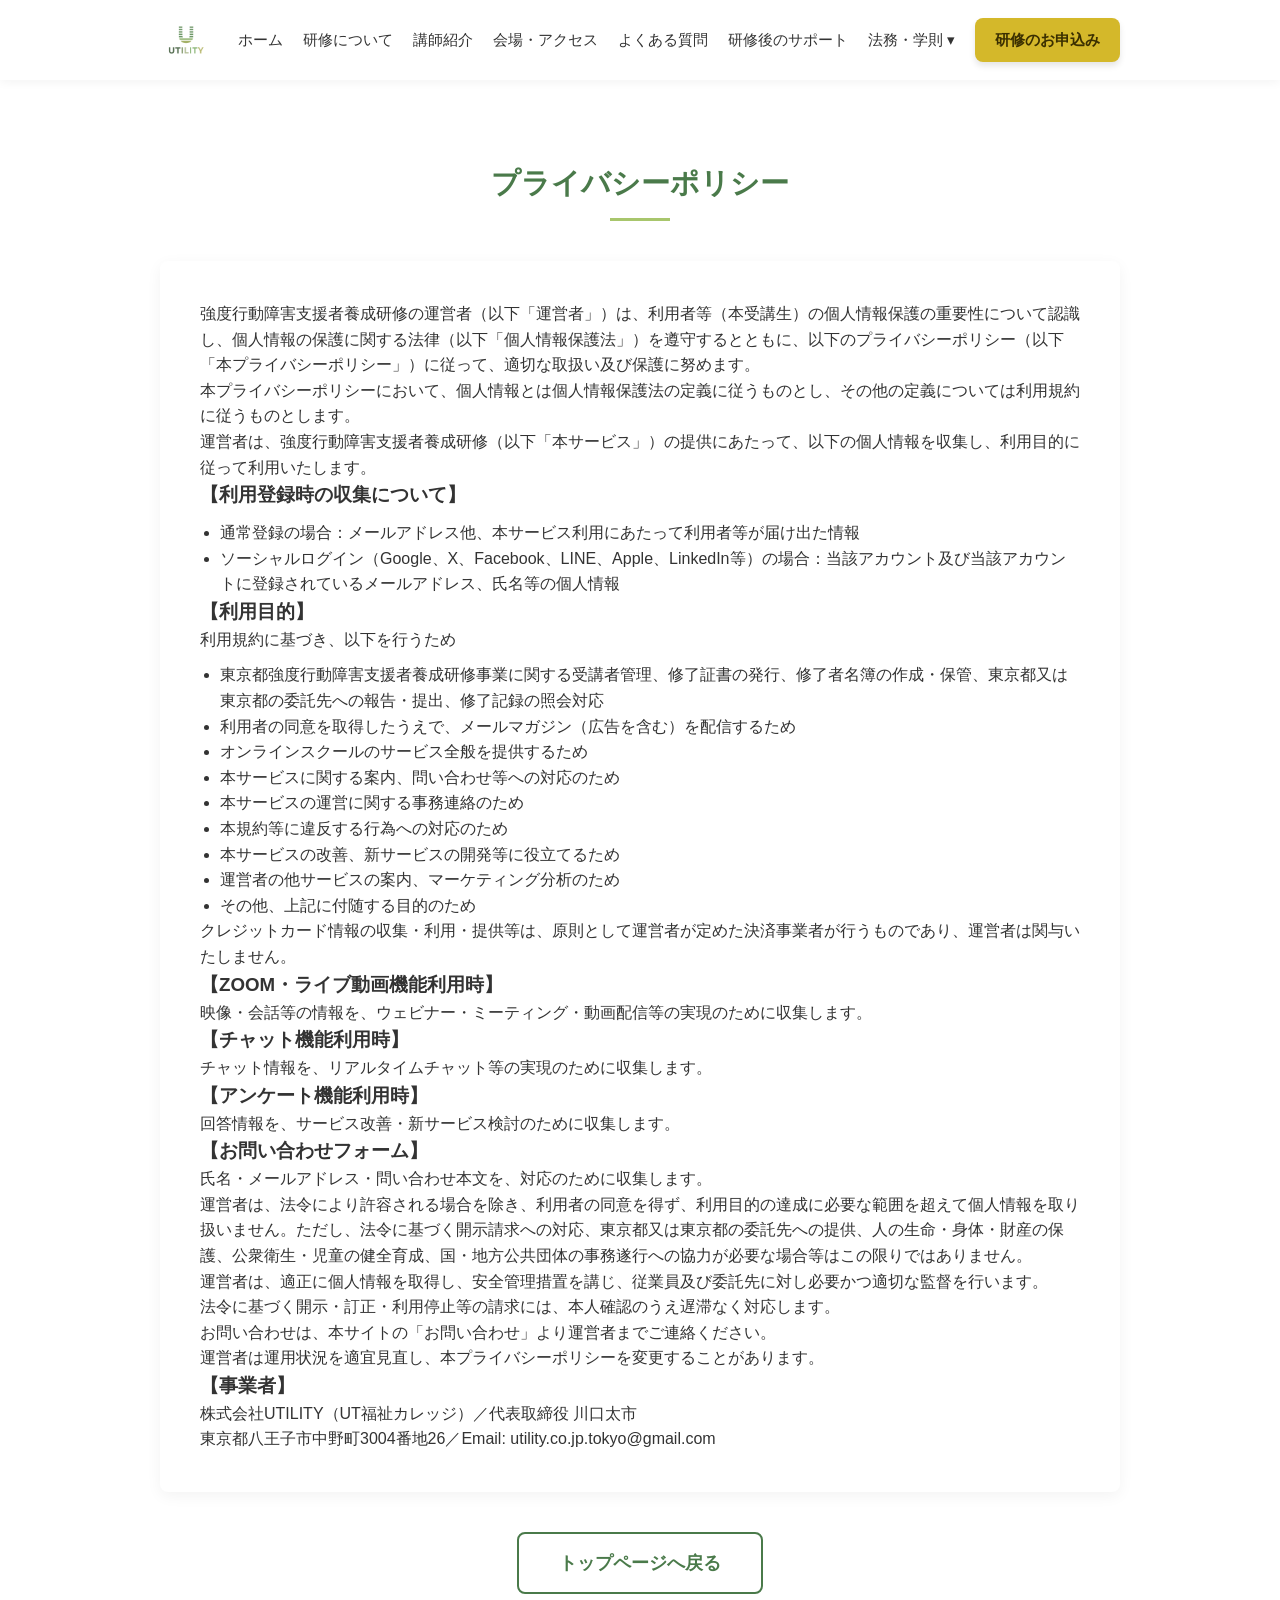
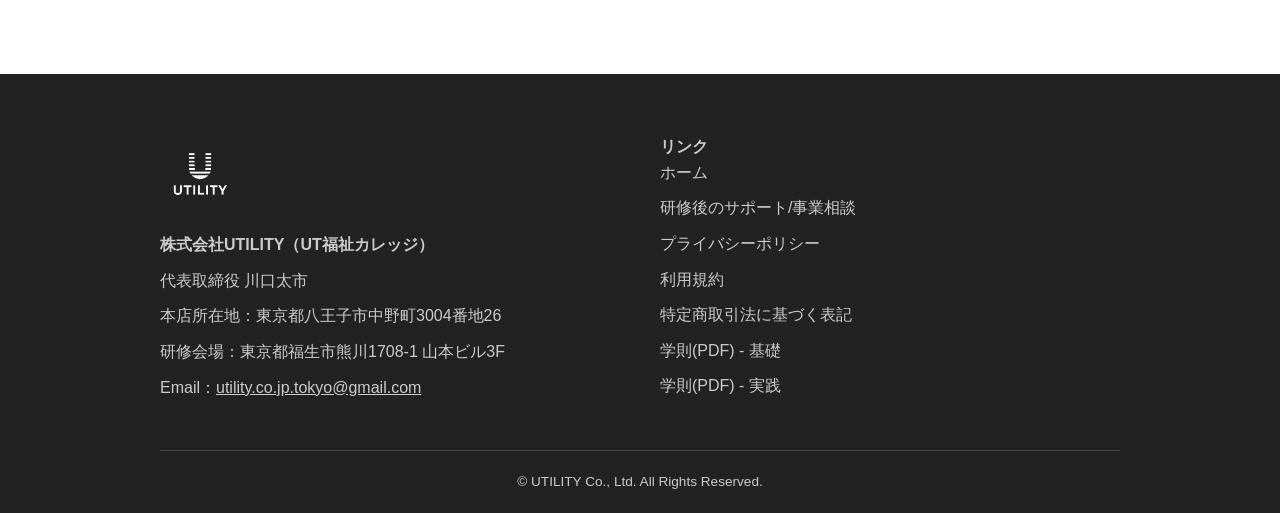
==== privacy.html @ 33d10187 "fix: フッターロゴの白カードを削除しダーク背景に直接配置" ====
<!DOCTYPE html>
<html lang="ja">
<head>
  <meta charset="UTF-8">
  <meta name="viewport" content="width=device-width, initial-scale=1.0">
  <title>プライバシーポリシー｜UT福祉カレッジ</title>
  <link rel="stylesheet" href="css/style.css">
</head>
<body>
  <header class="header">
    <div class="header-inner">
      <a href="index.html" class="logo">
        <img src="images/logo.png" alt="UT福祉カレッジ" width="260" height="52" style="width: auto; height: 52px;">
      </a>
      <button class="hamburger" id="hamburger" aria-label="メニューを開く" aria-expanded="false">
  <span></span><span></span><span></span>
</button>
      <nav class="header-nav">
        <ul class="header-nav-list">
          <li><a href="index.html">ホーム</a></li>
          <li><a href="index.html#about">研修について</a></li>
          <li><a href="index.html#teacher">講師紹介</a></li>
          <li><a href="index.html#access">会場・アクセス</a></li>
          <li><a href="index.html#faq">よくある質問</a></li>
          <li><a href="services.html">研修後のサポート</a></li>
          <li class="has-dropdown">
            <a href="javascript:void(0)" class="dropdown-toggle">法務・学則 ▾</a>
            <ul class="dropdown-menu">
              <li><a href="terms.html">利用規約</a></li>
              <li><a href="privacy.html">個人情報保護方針</a></li>
              <li><a href="docs/gakusoku-kiso.pdf" target="_blank" rel="noopener">基礎研修 学則(PDF)</a></li>
              <li><a href="docs/gakusoku-jissen.pdf" target="_blank" rel="noopener">実践研修 学則(PDF)</a></li>
            </ul>
          </li>
        </ul>
        <a href="https://docs.google.com/forms/d/e/1FAIpQLSePDVOsYhIBRIPuHGyegQP8HumM7EN6QQeE5Xfd3BGoet1c9A/viewform" target="_blank" rel="noopener" class="btn btn-cta header-cta">研修のお申込み</a>
      </nav>
    </div>
  </header>
  <main class="main-content" style="padding-top: var(--header-height);">
    <section class="section">
      <div class="container">
        <h1 class="section-title">プライバシーポリシー</h1>
        <div class="content-box content-policy">
          <p>強度行動障害支援者養成研修の運営者（以下「運営者」）は、利用者等（本受講生）の個人情報保護の重要性について認識し、個人情報の保護に関する法律（以下「個人情報保護法」）を遵守するとともに、以下のプライバシーポリシー（以下「本プライバシーポリシー」）に従って、適切な取扱い及び保護に努めます。</p>

          <p>本プライバシーポリシーにおいて、個人情報とは個人情報保護法の定義に従うものとし、その他の定義については利用規約に従うものとします。</p>

          <p>運営者は、強度行動障害支援者養成研修（以下「本サービス」）の提供にあたって、以下の個人情報を収集し、利用目的に従って利用いたします。</p>

          <h3 class="mt-20">【利用登録時の収集について】</h3>
          <ul style="list-style-type: disc; padding-left: 20px; margin-top: 10px;">
            <li>通常登録の場合：メールアドレス他、本サービス利用にあたって利用者等が届け出た情報</li>
            <li>ソーシャルログイン（Google、X、Facebook、LINE、Apple、LinkedIn等）の場合：当該アカウント及び当該アカウントに登録されているメールアドレス、氏名等の個人情報</li>
          </ul>

          <h3 class="mt-20">【利用目的】</h3>
          <p>利用規約に基づき、以下を行うため</p>
          <ul style="list-style-type: disc; padding-left: 20px; margin-top: 10px;">
            <li>東京都強度行動障害支援者養成研修事業に関する受講者管理、修了証書の発行、修了者名簿の作成・保管、東京都又は東京都の委託先への報告・提出、修了記録の照会対応</li>
            <li>利用者の同意を取得したうえで、メールマガジン（広告を含む）を配信するため</li>
            <li>オンラインスクールのサービス全般を提供するため</li>
            <li>本サービスに関する案内、問い合わせ等への対応のため</li>
            <li>本サービスの運営に関する事務連絡のため</li>
            <li>本規約等に違反する行為への対応のため</li>
            <li>本サービスの改善、新サービスの開発等に役立てるため</li>
            <li>運営者の他サービスの案内、マーケティング分析のため</li>
            <li>その他、上記に付随する目的のため</li>
          </ul>

          <p class="mt-20">クレジットカード情報の収集・利用・提供等は、原則として運営者が定めた決済事業者が行うものであり、運営者は関与いたしません。</p>

          <h3 class="mt-20">【ZOOM・ライブ動画機能利用時】</h3>
          <p>映像・会話等の情報を、ウェビナー・ミーティング・動画配信等の実現のために収集します。</p>
          
          <h3 class="mt-20">【チャット機能利用時】</h3>
          <p>チャット情報を、リアルタイムチャット等の実現のために収集します。</p>
          
          <h3 class="mt-20">【アンケート機能利用時】</h3>
          <p>回答情報を、サービス改善・新サービス検討のために収集します。</p>
          
          <h3 class="mt-20">【お問い合わせフォーム】</h3>
          <p>氏名・メールアドレス・問い合わせ本文を、対応のために収集します。</p>

          <p class="mt-20">運営者は、法令により許容される場合を除き、利用者の同意を得ず、利用目的の達成に必要な範囲を超えて個人情報を取り扱いません。ただし、法令に基づく開示請求への対応、東京都又は東京都の委託先への提供、人の生命・身体・財産の保護、公衆衛生・児童の健全育成、国・地方公共団体の事務遂行への協力が必要な場合等はこの限りではありません。</p>

          <p class="mt-20">運営者は、適正に個人情報を取得し、安全管理措置を講じ、従業員及び委託先に対し必要かつ適切な監督を行います。<br>法令に基づく開示・訂正・利用停止等の請求には、本人確認のうえ遅滞なく対応します。<br>お問い合わせは、本サイトの「お問い合わせ」より運営者までご連絡ください。<br>運営者は運用状況を適宜見直し、本プライバシーポリシーを変更することがあります。</p>

          <h3 class="mt-20">【事業者】</h3>
          <p>株式会社UTILITY（UT福祉カレッジ）／代表取締役 川口太市<br>東京都八王子市中野町3004番地26／Email: utility.co.jp.tokyo@gmail.com</p>
        </div>
        <div class="btn-wrap text-center mt-40">
          <a href="index.html" class="btn btn-outline">トップページへ戻る</a>
        </div>
      </div>
    </section>
  </main>
  <footer class="footer">
    <div class="container">
      <div class="footer-inner">
        <div class="footer-info">
          <div class="footer-logo" style="margin-bottom:18px; line-height:0;">
            <img src="images/logo.png" alt="UT福祉カレッジ" style="height:80px; width:auto; display:block;">
          </div>
          <p><strong>株式会社UTILITY（UT福祉カレッジ）</strong></p>
          <p>代表取締役 川口太市</p>
          <p>本店所在地：東京都八王子市中野町3004番地26</p>
          <p>研修会場：東京都福生市熊川1708-1 山本ビル3F</p>
          <p>Email：<a href="mailto:utility.co.jp.tokyo@gmail.com?subject=お問い合わせ" style="color: inherit; text-decoration: underline;">utility.co.jp.tokyo@gmail.com</a></p>
        </div>
        <div class="footer-links">
          <h4>リンク</h4>
          <ul class="mt-20">
            <li><a href="index.html">ホーム</a></li>
            <li><a href="services.html">研修後のサポート/事業相談</a></li>
            <li><a href="privacy.html">プライバシーポリシー</a></li>
            <li><a href="terms.html">利用規約</a></li>
            <li><a href="tokushoho.html">特定商取引法に基づく表記</a></li>
            <li><a href="docs/gakusoku-kiso.pdf" target="_blank" rel="noopener">学則(PDF) - 基礎</a></li>
            <li><a href="docs/gakusoku-jissen.pdf" target="_blank" rel="noopener">学則(PDF) - 実践</a></li>
          </ul>
        </div>
      </div>
      <p class="copyright">&copy; UTILITY Co., Ltd. All Rights Reserved.</p>
    </div>
  </footer>
<script>
  const ham = document.getElementById('hamburger');
  const nav = document.querySelector('.header-nav');
  if (ham && nav) {
    ham.addEventListener('click', () => {
      const open = nav.classList.toggle('is-open');
      ham.setAttribute('aria-expanded', open);
    });
    nav.querySelectorAll('a').forEach(a =>
      a.addEventListener('click', () => nav.classList.remove('is-open'))
    );
  }
</script>
</body>
</html>
---- css/style.css ----
@charset "UTF-8";

/* ==========================================================================
   CSS Reset & Base
   ========================================================================== */
*, *::before, *::after {
  box-sizing: border-box;
}
html {
  font-size: 100%;
  scroll-behavior: smooth;
}
body {
  margin: 0;
  padding: 0;
  font-family: 'Noto Sans JP', sans-serif;
  color: #333;
  background-color: #fff;
  line-height: 1.6;
  -webkit-font-smoothing: antialiased;
}
img {
  max-width: 100%;
  height: auto;
  vertical-align: bottom;
}
a {
  color: #4A7A4A;
  text-decoration: none;
  transition: opacity 0.3s;
}
a:hover {
  opacity: 0.8;
}
ul, ol {
  margin: 0;
  padding: 0;
  list-style: none;
}
h1, h2, h3, h4, h5, h6, p {
  margin: 0;
}

/* ==========================================================================
   Variables
   ========================================================================== */
:root {
  --color-main: #4A7A4A;
  --color-main-dark: #3a613a;
  --color-sub: #A8C66C;
  --color-cta: #D4B82A;
  --color-cta-hover: #bda223;
  --color-bg-light: #F7F9F5;
  --color-border: #E0E0E0;
  --header-height: 80px;
  --container-width: 1000px;
}

/* ==========================================================================
   Utility Classes
   ========================================================================== */
.container {
  max-width: var(--container-width);
  margin: 0 auto;
  padding: 0 20px;
}
.section {
  padding: 80px 0;
}
.section-light {
  background-color: var(--color-bg-light);
}
.section-title {
  text-align: center;
  font-size: 1.8rem;
  font-weight: 700;
  color: var(--color-main);
  margin-bottom: 40px;
  position: relative;
  padding-bottom: 15px;
}
.section-title::after {
  content: '';
  position: absolute;
  bottom: 0;
  left: 50%;
  transform: translateX(-50%);
  width: 60px;
  height: 3px;
  background-color: var(--color-sub);
}
.text-center { text-align: center; }
.mt-40 { margin-top: 40px; }
.mb-20 { margin-bottom: 20px; }

/* Buttons */
.btn {
  display: inline-block;
  padding: 15px 40px;
  border-radius: 8px;
  font-size: 1.1rem;
  font-weight: 700;
  text-align: center;
  cursor: pointer;
  transition: all 0.3s ease;
  border: none;
}
.btn-cta {
  background-color: var(--color-cta);
  color: #fff !important;
  box-shadow: 0 4px 6px rgba(0,0,0,0.1);
}
.btn-cta:hover {
  background-color: var(--color-cta-hover);
  transform: translateY(-2px);
  box-shadow: 0 6px 12px rgba(0,0,0,0.15);
}
.btn-outline {
  border: 2px solid var(--color-main);
  color: var(--color-main);
  background-color: transparent;
}
.btn-outline:hover {
  background-color: var(--color-main);
  color: #fff !important;
}

/* ==========================================================================
   Header
   ========================================================================== */
.header {
  position: fixed;
  top: 0;
  left: 0;
  width: 100%;
  height: var(--header-height);
  background-color: rgba(255, 255, 255, 0.95);
  box-shadow: 0 2px 10px rgba(0,0,0,0.05);
  z-index: 100;
  backdrop-filter: blur(5px);
}
.header-inner {
  display: flex;
  justify-content: space-between;
  align-items: center;
  height: 100%;
  max-width: var(--container-width);
  margin: 0 auto;
  padding: 0 20px;
}
.header .logo img {
  height: 52px;
  width: auto;
}
.header-nav {
  display: flex;
  align-items: center;
  gap: 20px;
}
.header-nav-list {
  display: flex;
  gap: 20px;
}
.header-nav-list a {
  color: #333;
  font-weight: 500;
  font-size: 0.95rem;
}
.header-nav-list a:hover {
  color: var(--color-main);
}
.header-cta {
  padding: 10px 20px;
  font-size: 0.95rem;
}

/* ==========================================================================
   Hero Section
   ========================================================================== */
.hero {
  padding: calc(var(--header-height) + 60px) 0 80px;
  background: linear-gradient(rgba(30, 60, 30, 0.75), rgba(30, 60, 30, 0.85)), url('../images/venue-room.jpg') center/cover no-repeat;
  text-align: center;
  color: #fff;
}
.hero-badge {
  display: inline-block;
  background-color: var(--color-main);
  color: #fff;
  padding: 6px 16px;
  border-radius: 20px;
  font-size: 0.9rem;
  font-weight: 700;
  margin-bottom: 20px;
}
.hero-title {
  font-size: 2.5rem;
  font-weight: 700;
  line-height: 1.4;
  color: #fff;
  margin-bottom: 15px;
  text-shadow: 0 2px 8px rgba(0,0,0,0.6);
}
.hero-subtitle {
  font-size: 1.2rem;
  font-weight: 500;
  color: #f7f9f5;
  margin-bottom: 30px;
  text-shadow: 0 2px 8px rgba(0,0,0,0.6);
}
.hero-schedule {
  background-color: #fff;
  color: #333;
  border: 2px solid var(--color-sub);
  border-radius: 8px;
  padding: 20px;
  display: inline-block;
  margin-bottom: 40px;
  text-align: left;
}
.hero-schedule p {
  margin-bottom: 5px;
  font-weight: 500;
}
.hero-schedule p:last-child {
  margin-bottom: 0;
}
.hero-schedule .date {
  font-weight: 700;
  font-size: 1.1rem;
  color: var(--color-main);
}
.hero-image {
  margin-top: 40px;
  max-width: 800px;
  margin-left: auto;
  margin-right: auto;
  border-radius: 12px;
  overflow: hidden;
  box-shadow: 0 10px 30px rgba(0,0,0,0.1);
}

/* ==========================================================================
   Trust Section
   ========================================================================== */
.trust-box {
  background-color: #fff;
  border-radius: 8px;
  padding: 40px;
  text-align: center;
  border-top: 4px solid var(--color-main);
  box-shadow: 0 4px 15px rgba(0,0,0,0.05);
}
.trust-box h3 {
  font-size: 1.4rem;
  color: var(--color-main);
  margin-bottom: 20px;
}
.note {
  font-size: 0.85rem;
  color: #666;
  margin-top: 15px;
}

/* ==========================================================================
   Empathy Section
   ========================================================================== */
.empathy-list {
  display: grid;
  grid-template-columns: repeat(2, 1fr);
  gap: 20px;
  max-width: 800px;
  margin: 0 auto;
}
.empathy-list li {
  background-color: #fff;
  padding: 20px;
  border-radius: 8px;
  position: relative;
  padding-left: 50px;
  font-weight: 500;
  box-shadow: 0 2px 8px rgba(0,0,0,0.05);
}
.empathy-list li::before {
  content: '✓';
  position: absolute;
  left: 15px;
  top: 50%;
  transform: translateY(-50%);
  width: 24px;
  height: 24px;
  background-color: var(--color-sub);
  color: #fff;
  border-radius: 50%;
  display: flex;
  align-items: center;
  justify-content: center;
  font-weight: bold;
}

/* ==========================================================================
   Benefits Section
   ========================================================================== */
.benefit-cols {
  display: grid;
  grid-template-columns: repeat(2, 1fr);
  gap: 30px;
}
.benefit-card {
  background-color: #fff;
  border-radius: 8px;
  padding: 30px;
  box-shadow: 0 4px 15px rgba(0,0,0,0.05);
}
.benefit-card h3 {
  font-size: 1.3rem;
  color: var(--color-main);
  margin-bottom: 20px;
  display: flex;
  align-items: center;
  gap: 10px;
}
.benefit-card h3::before {
  content: '';
  display: block;
  width: 4px;
  height: 20px;
  background-color: var(--color-sub);
}
.benefit-card ul li {
  margin-bottom: 10px;
  position: relative;
  padding-left: 20px;
}
.benefit-card ul li::before {
  content: '・';
  position: absolute;
  left: 0;
  color: var(--color-main);
}

/* ==========================================================================
   Reasons Section
   ========================================================================== */
.reason-grid {
  display: grid;
  grid-template-columns: repeat(2, 1fr);
  gap: 30px;
}
.reason-card {
  background-color: #fff;
  border-radius: 8px;
  padding: 30px;
  box-shadow: 0 4px 15px rgba(0,0,0,0.05);
  display: flex;
  flex-direction: column;
}
.reason-num {
  font-size: 3rem;
  font-weight: 900;
  color: var(--color-bg-light);
  line-height: 1;
  margin-bottom: 10px;
  text-shadow: 1px 1px 0 var(--color-sub);
}
.reason-card h3 {
  font-size: 1.2rem;
  color: var(--color-main);
  margin-bottom: 15px;
}

/* ==========================================================================
   Course Comparison Section
   ========================================================================== */
.course-compare {
  display: grid;
  grid-template-columns: repeat(2, 1fr);
  gap: 30px;
}
.course-card {
  background-color: #fff;
  border: 2px solid var(--color-border);
  border-radius: 8px;
  overflow: hidden;
}
.course-card-header {
  background-color: var(--color-main);
  color: #fff;
  padding: 15px;
  text-align: center;
  font-size: 1.3rem;
  font-weight: 700;
}
.course-card-body {
  padding: 25px;
}
.course-card-body p {
  margin-bottom: 15px;
}
.course-card-body span {
  display: inline-block;
  background-color: var(--color-bg-light);
  padding: 5px 10px;
  border-radius: 4px;
  font-weight: 700;
  margin-bottom: 10px;
}

/* ==========================================================================
   Curriculum Section
   ========================================================================== */
.table-responsive {
  overflow-x: auto;
  -webkit-overflow-scrolling: touch;
  margin-bottom: 30px;
}
.curriculum-table {
  width: 100%;
  border-collapse: collapse;
  min-width: 600px;
}
.curriculum-table th,
.curriculum-table td {
  border: 1px solid var(--color-border);
  padding: 15px;
  text-align: left;
}
.curriculum-table th {
  background-color: var(--color-bg-light);
  font-weight: 700;
  width: 20%;
}
.curriculum-table h4 {
  margin-top: 0;
  margin-bottom: 10px;
  color: var(--color-main);
}

/* ==========================================================================
   Teacher Section
   ========================================================================== */
.teacher-profile {
  display: flex;
  gap: 40px;
  background-color: #fff;
  border-radius: 8px;
  padding: 40px;
  box-shadow: 0 4px 15px rgba(0,0,0,0.05);
}
.teacher-img {
  flex: 0 0 250px;
}
.teacher-img img {
  border-radius: 8px;
  width: 100%;
}
.teacher-info h3 {
  font-size: 1.5rem;
  color: var(--color-main);
  margin-bottom: 10px;
}
.teacher-info .title {
  font-weight: 700;
  margin-bottom: 15px;
}
.teacher-info .tags {
  display: flex;
  flex-wrap: wrap;
  gap: 10px;
  margin-bottom: 20px;
}
.teacher-info .tags span {
  background-color: var(--color-bg-light);
  color: var(--color-main-dark);
  padding: 4px 12px;
  border-radius: 20px;
  font-size: 0.85rem;
  border: 1px solid var(--color-border);
}

/* ==========================================================================
   Access & Venue
   ========================================================================== */
.access-box {
  background-color: #fff;
  border-radius: 8px;
  padding: 40px;
  box-shadow: 0 4px 15px rgba(0,0,0,0.05);
}
.access-info {
  margin-bottom: 30px;
}
.access-info h3 {
  font-size: 1.3rem;
  margin-bottom: 15px;
}
.map-wrap {
  position: relative;
  padding-bottom: 56.25%; /* 16:9 */
  height: 0;
  overflow: hidden;
  border-radius: 8px;
}
.map-wrap iframe {
  position: absolute;
  top: 0;
  left: 0;
  width: 100%;
  height: 100%;
}

/* ==========================================================================
   Price Section
   ========================================================================== */
.price-card {
  max-width: 600px;
  margin: 0 auto;
  background-color: #fff;
  border: 3px solid var(--color-main);
  border-radius: 12px;
  padding: 40px;
  text-align: center;
}
.price-title {
  font-size: 1.2rem;
  font-weight: 700;
  margin-bottom: 10px;
}
.price-amount {
  font-size: 3rem;
  font-weight: 900;
  color: var(--color-main-dark);
  margin-bottom: 10px;
}
.price-amount span {
  font-size: 1.2rem;
  font-weight: 500;
}

/* ==========================================================================
   Flow Section
   ========================================================================== */
.flow-list {
  max-width: 800px;
  margin: 0 auto;
}
.flow-item {
  display: flex;
  background-color: #fff;
  border-radius: 8px;
  margin-bottom: 20px;
  box-shadow: 0 2px 8px rgba(0,0,0,0.05);
  overflow: hidden;
}
.flow-step {
  background-color: var(--color-main);
  color: #fff;
  width: 100px;
  display: flex;
  align-items: center;
  justify-content: center;
  font-weight: 700;
  font-size: 1.1rem;
}
.flow-content {
  padding: 20px;
  flex: 1;
}
.flow-content h3 {
  margin-bottom: 5px;
  color: var(--color-main-dark);
}

/* ==========================================================================
   FAQ Section
   ========================================================================== */
.faq-list {
  max-width: 800px;
  margin: 0 auto;
}
.faq-item {
  background-color: #fff;
  border-radius: 8px;
  margin-bottom: 15px;
  box-shadow: 0 2px 8px rgba(0,0,0,0.05);
  overflow: hidden;
}
.faq-question {
  padding: 20px 40px 20px 20px;
  font-weight: 700;
  cursor: pointer;
  position: relative;
  color: var(--color-main-dark);
}
.faq-question::before {
  content: 'Q.';
  color: var(--color-sub);
  font-size: 1.2rem;
  margin-right: 10px;
}
.faq-question::after {
  content: '+';
  position: absolute;
  right: 20px;
  top: 50%;
  transform: translateY(-50%);
  font-size: 1.5rem;
  font-weight: 300;
  transition: transform 0.3s;
}
.faq-item.active .faq-question::after {
  content: '-';
  transform: translateY(-50%) rotate(180deg);
}
.faq-answer {
  padding: 0 20px;
  max-height: 0;
  overflow: hidden;
  transition: max-height 0.3s ease-out, padding 0.3s ease;
  background-color: var(--color-bg-light);
}
.faq-item.active .faq-answer {
  padding: 20px;
  max-height: 500px; /* arbitrary max-height for animation */
}
.faq-answer::before {
  content: 'A.';
  color: var(--color-main);
  font-weight: 700;
  font-size: 1.2rem;
  margin-right: 10px;
  float: left;
}

/* ==========================================================================
   CTA Section
   ========================================================================== */
.cta-section {
  background-color: var(--color-main-dark);
  color: #fff;
  text-align: center;
  padding: 80px 20px;
}
.cta-section h2 {
  color: #fff;
  margin-bottom: 20px;
}
.cta-section p {
  margin-bottom: 40px;
}
.cta-buttons {
  display: flex;
  justify-content: center;
  gap: 20px;
}
.btn-mail {
  background-color: #fff;
  color: var(--color-main-dark) !important;
  display: inline-flex;
  align-items: center;
  justify-content: center;
}

/* ==========================================================================
   Footer
   ========================================================================== */
.footer {
  background-color: #222;
  color: #ccc;
  padding: 60px 0 20px;
}
.footer-inner {
  display: grid;
  grid-template-columns: repeat(2, 1fr);
  gap: 40px;
  margin-bottom: 40px;
}
.footer-logo {
  margin-bottom: 20px;
}
.footer-logo img {
  height: 40px;
  filter: brightness(0) invert(1);
}
.footer-info p {
  margin-bottom: 10px;
}
.footer-links ul li {
  margin-bottom: 10px;
}
.footer-links a {
  color: #ccc;
}
.footer-links a:hover {
  color: #fff;
}
.copyright {
  text-align: center;
  font-size: 0.85rem;
  border-top: 1px solid #444;
  padding-top: 20px;
}

/* Content Box (Privacy, etc) */
.content-box {
  background-color: #fff;
  border-radius: 8px;
  padding: 40px;
  box-shadow: 0 4px 15px rgba(0,0,0,0.05);
}
.table {
  width: 100%;
  border-collapse: collapse;
}
.table th, .table td {
  border: 1px solid var(--color-border);
  padding: 15px;
}
.table th {
  background-color: var(--color-bg-light);
  width: 30%;
  text-align: left;
}
.content-policy h2 {
  font-size: 1.2rem;
  color: var(--color-main);
  margin-top: 30px;
  margin-bottom: 15px;
  border-bottom: 1px solid var(--color-border);
  padding-bottom: 10px;
}

/* ==========================================================================
   Services Page & Mini Banner
   ========================================================================== */
.service-message {
  max-width: 800px;
  margin: 0 auto 60px;
  background-color: var(--color-bg-light);
  padding: 40px;
  border-radius: 8px;
  border-left: 4px solid var(--color-main);
}
.service-message p {
  font-size: 1.1rem;
  line-height: 1.8;
  margin-bottom: 15px;
}
.service-message p:last-child {
  margin-bottom: 0;
}
.service-cards {
  display: flex;
  flex-direction: column;
  gap: 40px;
}
.service-card {
  background-color: #fff;
  border-radius: 12px;
  box-shadow: 0 4px 20px rgba(0,0,0,0.08);
  overflow: hidden;
  border: 1px solid var(--color-border);
}
.service-card-header {
  background-color: var(--color-main);
  color: #fff;
  padding: 20px 30px;
}
.service-card-header h3 {
  font-size: 1.4rem;
  margin: 0;
}
.service-card-body {
  padding: 30px;
}
.service-card-section {
  margin-bottom: 25px;
}
.service-card-section:last-child {
  margin-bottom: 0;
}
.service-card-section h4 {
  color: var(--color-main-dark);
  font-size: 1.1rem;
  margin-bottom: 10px;
  display: flex;
  align-items: center;
  gap: 8px;
}
.service-card-section h4::before {
  content: '■';
  color: var(--color-sub);
  font-size: 0.9rem;
}
.service-card-section ul {
  padding-left: 20px;
}
.service-card-section ul li {
  list-style-type: disc;
  margin-bottom: 8px;
}
.service-flow {
  display: flex;
  flex-wrap: wrap;
  gap: 10px;
  align-items: center;
  background-color: var(--color-bg-light);
  padding: 15px;
  border-radius: 8px;
}
.service-flow-step {
  font-weight: 700;
  color: var(--color-main-dark);
}
.service-flow-arrow {
  color: var(--color-sub);
}

.mini-banner {
  background-color: var(--color-bg-light);
  text-align: center;
  padding: 30px 20px;
  border-top: 1px solid var(--color-border);
}
.mini-banner p {
  margin-bottom: 15px;
  font-weight: 700;
  color: var(--color-main-dark);
}
.mini-banner .btn {
  padding: 10px 30px;
  font-size: 1rem;
}

/* ==========================================================================
   Mobile Fixed CTA Bottom
   ========================================================================== */
.mobile-fixed-cta {
  display: none;
  position: fixed;
  bottom: 0;
  left: 0;
  width: 100%;
  background-color: rgba(255, 255, 255, 0.95);
  padding: 10px;
  box-shadow: 0 -2px 10px rgba(0,0,0,0.1);
  z-index: 99;
  text-align: center;
}
.mobile-fixed-cta .btn {
  width: 100%;
  padding: 12px;
  font-size: 1rem;
}

/* ==========================================================================
   Media Queries (Mobile)
   ========================================================================== */
@media screen and (max-width: 768px) {
  .section { padding: 50px 0; }
  .header-nav { display: none; }
  .hero-title { font-size: 1.8rem; }
  .empathy-list, .benefit-cols, .reason-grid, .course-compare, .footer-inner {
    grid-template-columns: 1fr;
  }
  .teacher-profile {
    flex-direction: column;
    gap: 20px;
  }
  .teacher-img {
    flex: 0 0 auto;
    max-width: 200px;
    margin: 0 auto;
  }
  .cta-buttons {
    flex-direction: column;
  }
  .mobile-fixed-cta {
    display: block;
  }
  body {
    padding-bottom: 70px; /* space for fixed cta */
  }
  .hero {
    padding-top: calc(var(--header-height) + 30px);
  }
}

/* Animations */
.fade-in {
  opacity: 1;
  transform: translateY(0);
  transition: opacity 0.6s ease-out, transform 0.6s ease-out;
}
.fade-in.js-hidden {
  opacity: 0;
  transform: translateY(20px);
}
.fade-in.visible {
  opacity: 1;
  transform: translateY(0);
}

/* Dropdown Menu */
.has-dropdown {
  position: relative;
}
.dropdown-menu {
  display: none;
  position: absolute;
  top: 100%;
  left: 0;
  background: #fff;
  box-shadow: 0 4px 10px rgba(0,0,0,0.1);
  padding: 10px 0;
  border-radius: 4px;
  min-width: 200px;
  z-index: 100;
}
.dropdown-menu li {
  display: block;
}
.dropdown-menu li a {
  display: block;
  padding: 10px 20px;
  color: var(--text-color);
  font-size: 0.9rem;
}
.dropdown-menu li a:hover {
  background: var(--bg-light);
  color: var(--primary-color);
}
.has-dropdown:hover .dropdown-menu {
  display: block;
}

/* Mobile Dropdown */
@media (max-width: 768px) {
  .dropdown-menu {
    position: static;
    box-shadow: none;
    padding: 0;
    padding-left: 20px;
    display: none;
  }
  .has-dropdown.active .dropdown-menu {
    display: block;
  }
}

/* Card Hover Effects */
.service-card, .price-card, .flow-item, .content-box {
  transition: transform 0.3s ease, box-shadow 0.3s ease;
}
.service-card:hover, .price-card:hover, .flow-item:hover {
  transform: translateY(-5px);
  box-shadow: 0 10px 25px rgba(0,0,0,0.1);
}

.service-card-image { width:100%; height:280px; overflow:hidden; }
@media (max-width: 600px) { .service-card-image { height:220px; } }
.service-card-image img { width:100%; height:100%; object-fit:cover; }
.btn-outline-white { background-color: transparent; color: #fff !important; border: 2px solid #fff; display: inline-flex; align-items: center; justify-content: center; padding: 10px 20px; border-radius: 30px; text-decoration: none; font-weight: 700; transition: background-color 0.3s, color 0.3s; }
.btn-outline-white:hover { background-color: #fff; color: var(--color-main-dark) !important; }

.btn-cta { color: #3a2f00 !important; font-weight: 700; }

/* ========== スクロール時にヘッダーへ隠れない ========== */
section[id], [id] { scroll-margin-top: 90px; }

/* ハンバーガーボタン（PCでは非表示） */
.hamburger {
  display: none; flex-direction: column; justify-content: center; gap: 5px;
  width: 44px; height: 44px; background: none; border: none; cursor: pointer; padding: 0;
}
.hamburger span {
  display: block; width: 26px; height: 3px;
  background: var(--color-main); border-radius: 2px; transition: 0.3s;
}
/* ========== レスポンシブ対応 ========== */
@media (max-width: 1024px) {
  .section { padding: 60px 0; }
  .hero-title { font-size: 2.1rem; }
  .header-nav-list { gap: 14px; }
  .header-nav-list a { font-size: 0.88rem; }
}
@media (max-width: 768px) {
  :root { --header-height: 64px; }
  .section { padding: 48px 0; }
  .container { padding: 0 16px; }
  body { line-height: 1.7; }
  .empathy-list, .benefit-cols, .reason-grid, .course-compare,
  .service-cards { grid-template-columns: 1fr; gap: 16px; }
  .hero-title { font-size: 1.7rem; line-height: 1.45; }
  .hero-subtitle { font-size: 1rem; }
  .hero-schedule { display: block; padding: 16px; }
  .hero .btn { width: 100%; padding: 16px 20px !important; font-size: 1.1rem !important; }
  .teacher-profile { flex-direction: column; gap: 20px; padding: 24px; }
  .teacher-img { flex: none; max-width: 220px; margin: 0 auto; }
  .section-title { font-size: 1.4rem; }
  .header-nav { display: none; }
  .hamburger { display: flex; }
  .header-nav.is-open {
    display: flex; flex-direction: column; align-items: stretch;
    position: fixed; top: var(--header-height); left: 0; width: 100%;
    background: #fff; padding: 16px; box-shadow: 0 8px 20px rgba(0,0,0,0.1); gap: 0;
  }
  .header-nav.is-open .header-nav-list { flex-direction: column; gap: 0; }
  .header-nav.is-open .header-nav-list li { border-bottom: 1px solid var(--color-border); }
  .header-nav.is-open .header-nav-list a { display: block; padding: 14px 8px; }
  .header-nav.is-open .header-cta { margin-top: 12px; text-align: center; }
}
@media (max-width: 380px) {
  .hero-title { font-size: 1.45rem; }
  .btn { padding: 13px 24px; font-size: 1rem; }
}
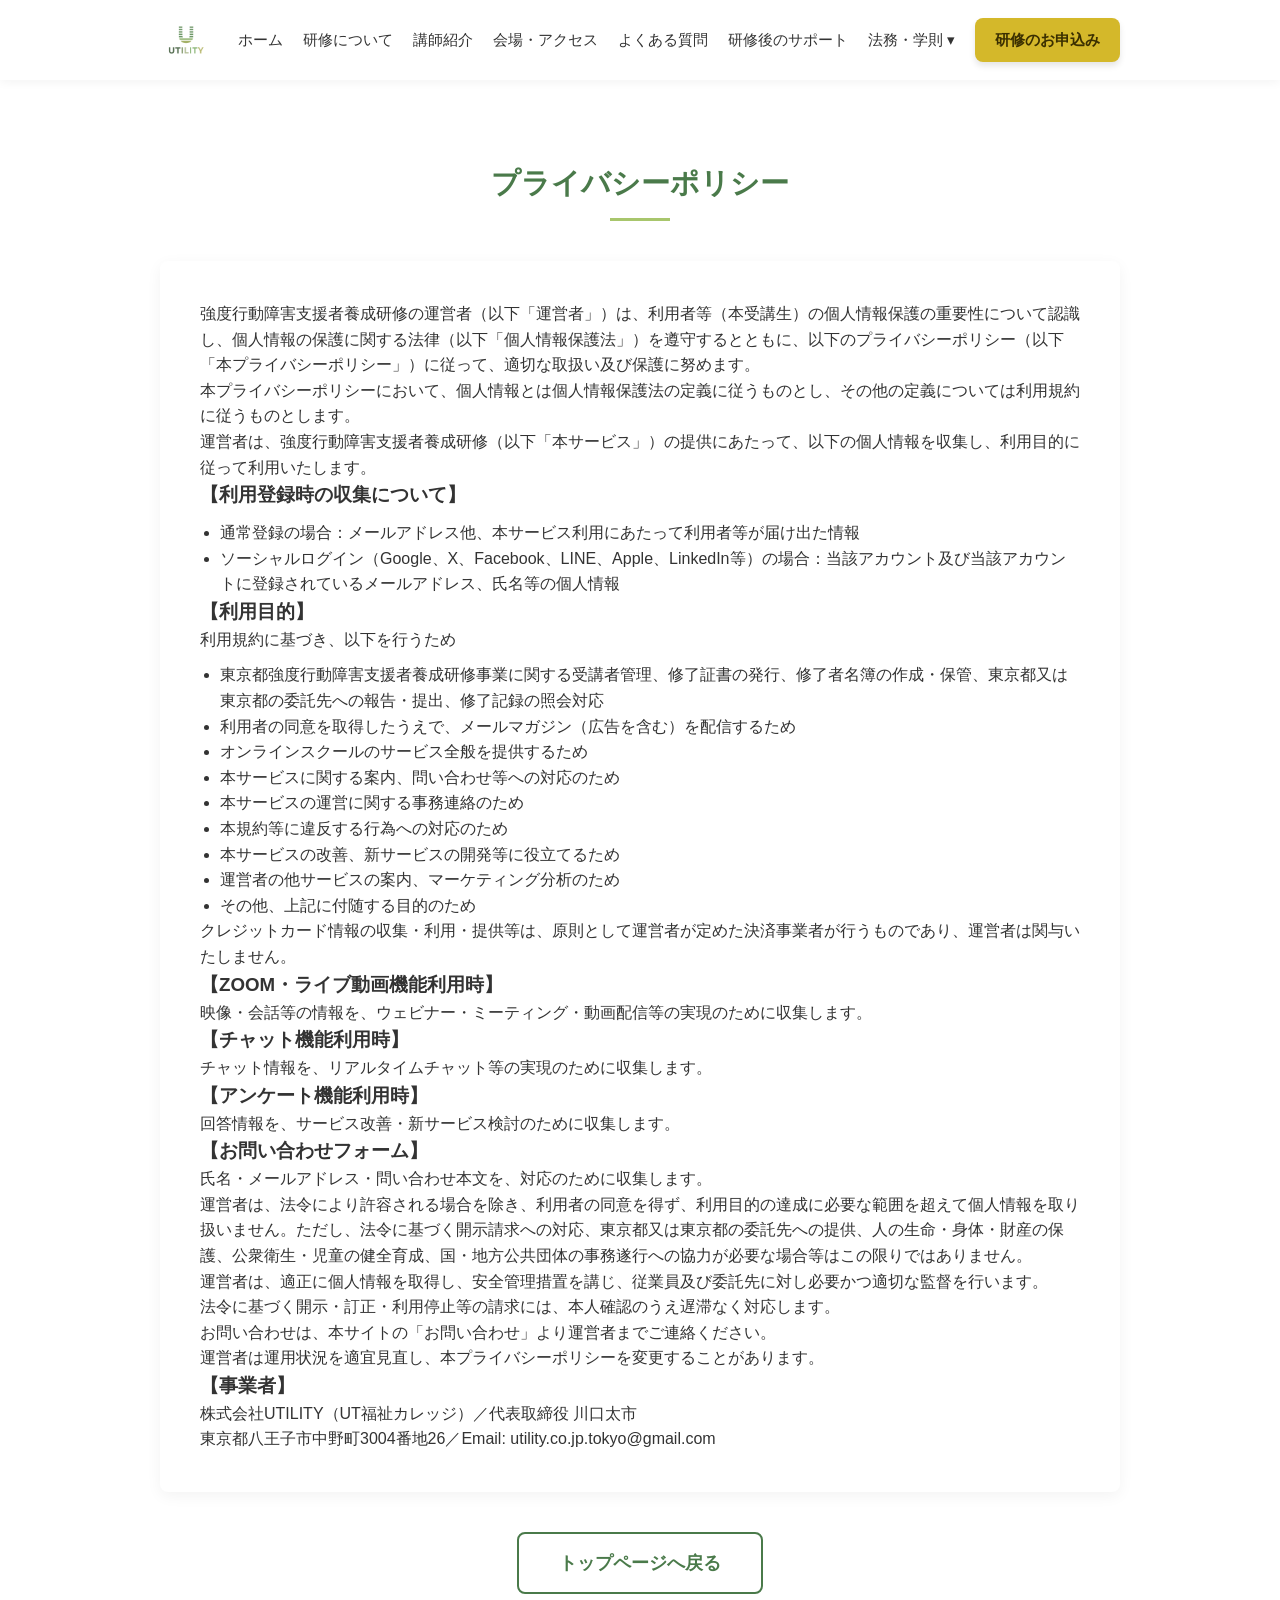
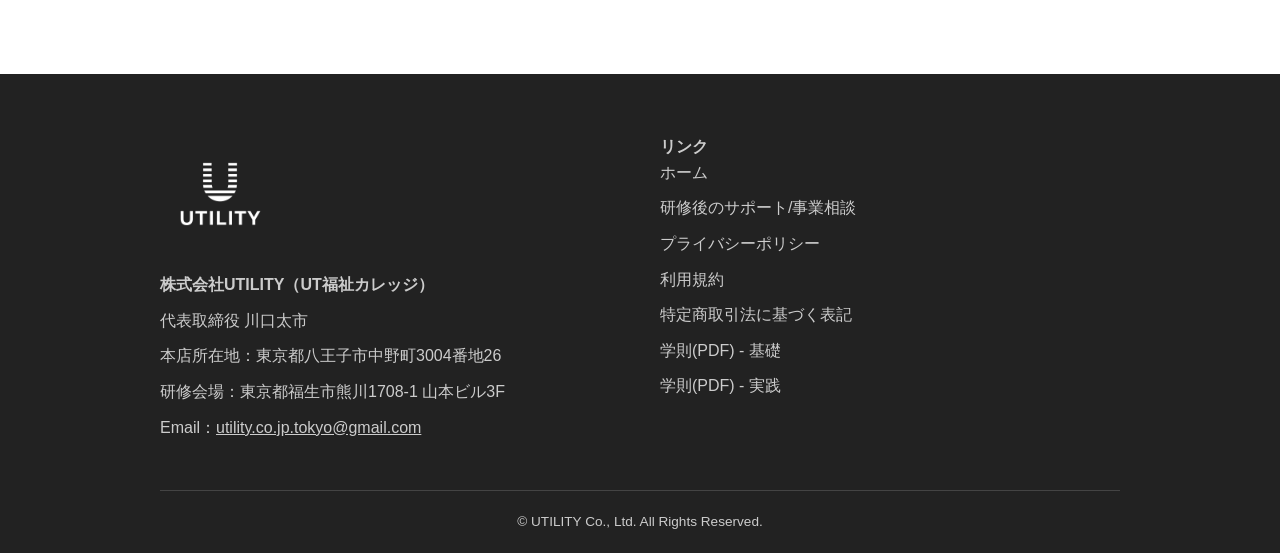
==== commit 82a291ef: "fix: フッターロゴを拡大（80px→120px）" ====
--- a/privacy.html
+++ b/privacy.html
@@ -100,7 +100,7 @@
       <div class="footer-inner">
         <div class="footer-info">
           <div class="footer-logo" style="margin-bottom:18px; line-height:0;">
-            <img src="images/logo.png" alt="UT福祉カレッジ" style="height:80px; width:auto; display:block;">
+            <img src="images/logo.png" alt="UT福祉カレッジ" style="height:120px; width:auto; display:block;">
           </div>
           <p><strong>株式会社UTILITY（UT福祉カレッジ）</strong></p>
           <p>代表取締役 川口太市</p>
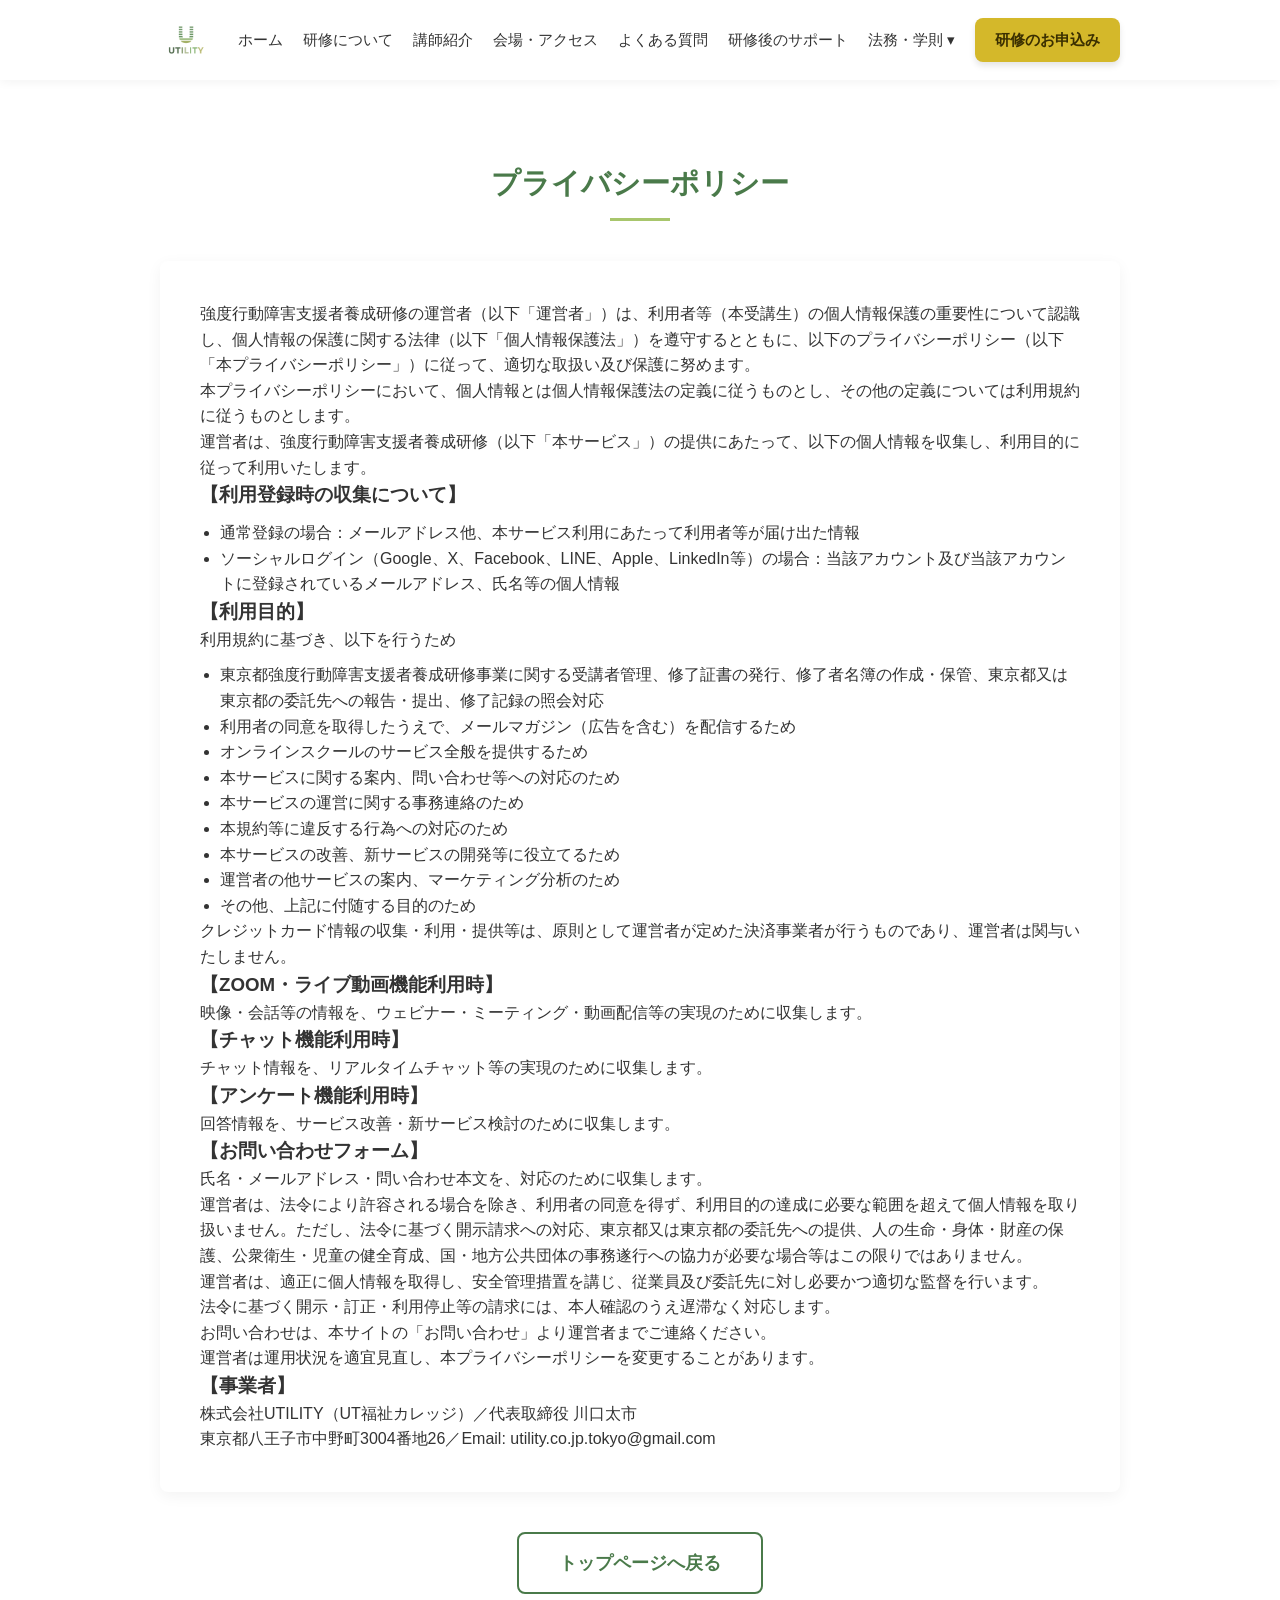
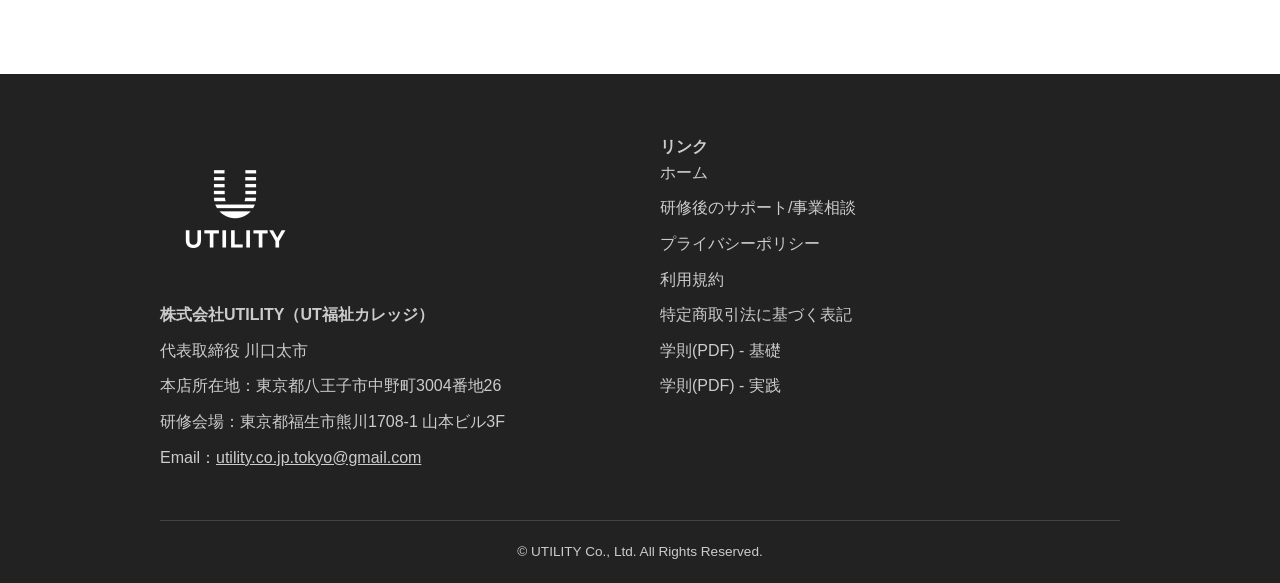
==== commit 04510806: "fix: フッターロゴをさらに拡大（120px→150px）" ====
--- a/privacy.html
+++ b/privacy.html
@@ -100,7 +100,7 @@
       <div class="footer-inner">
         <div class="footer-info">
           <div class="footer-logo" style="margin-bottom:18px; line-height:0;">
-            <img src="images/logo.png" alt="UT福祉カレッジ" style="height:120px; width:auto; display:block;">
+            <img src="images/logo.png" alt="UT福祉カレッジ" style="height:150px; width:auto; display:block;">
           </div>
           <p><strong>株式会社UTILITY（UT福祉カレッジ）</strong></p>
           <p>代表取締役 川口太市</p>
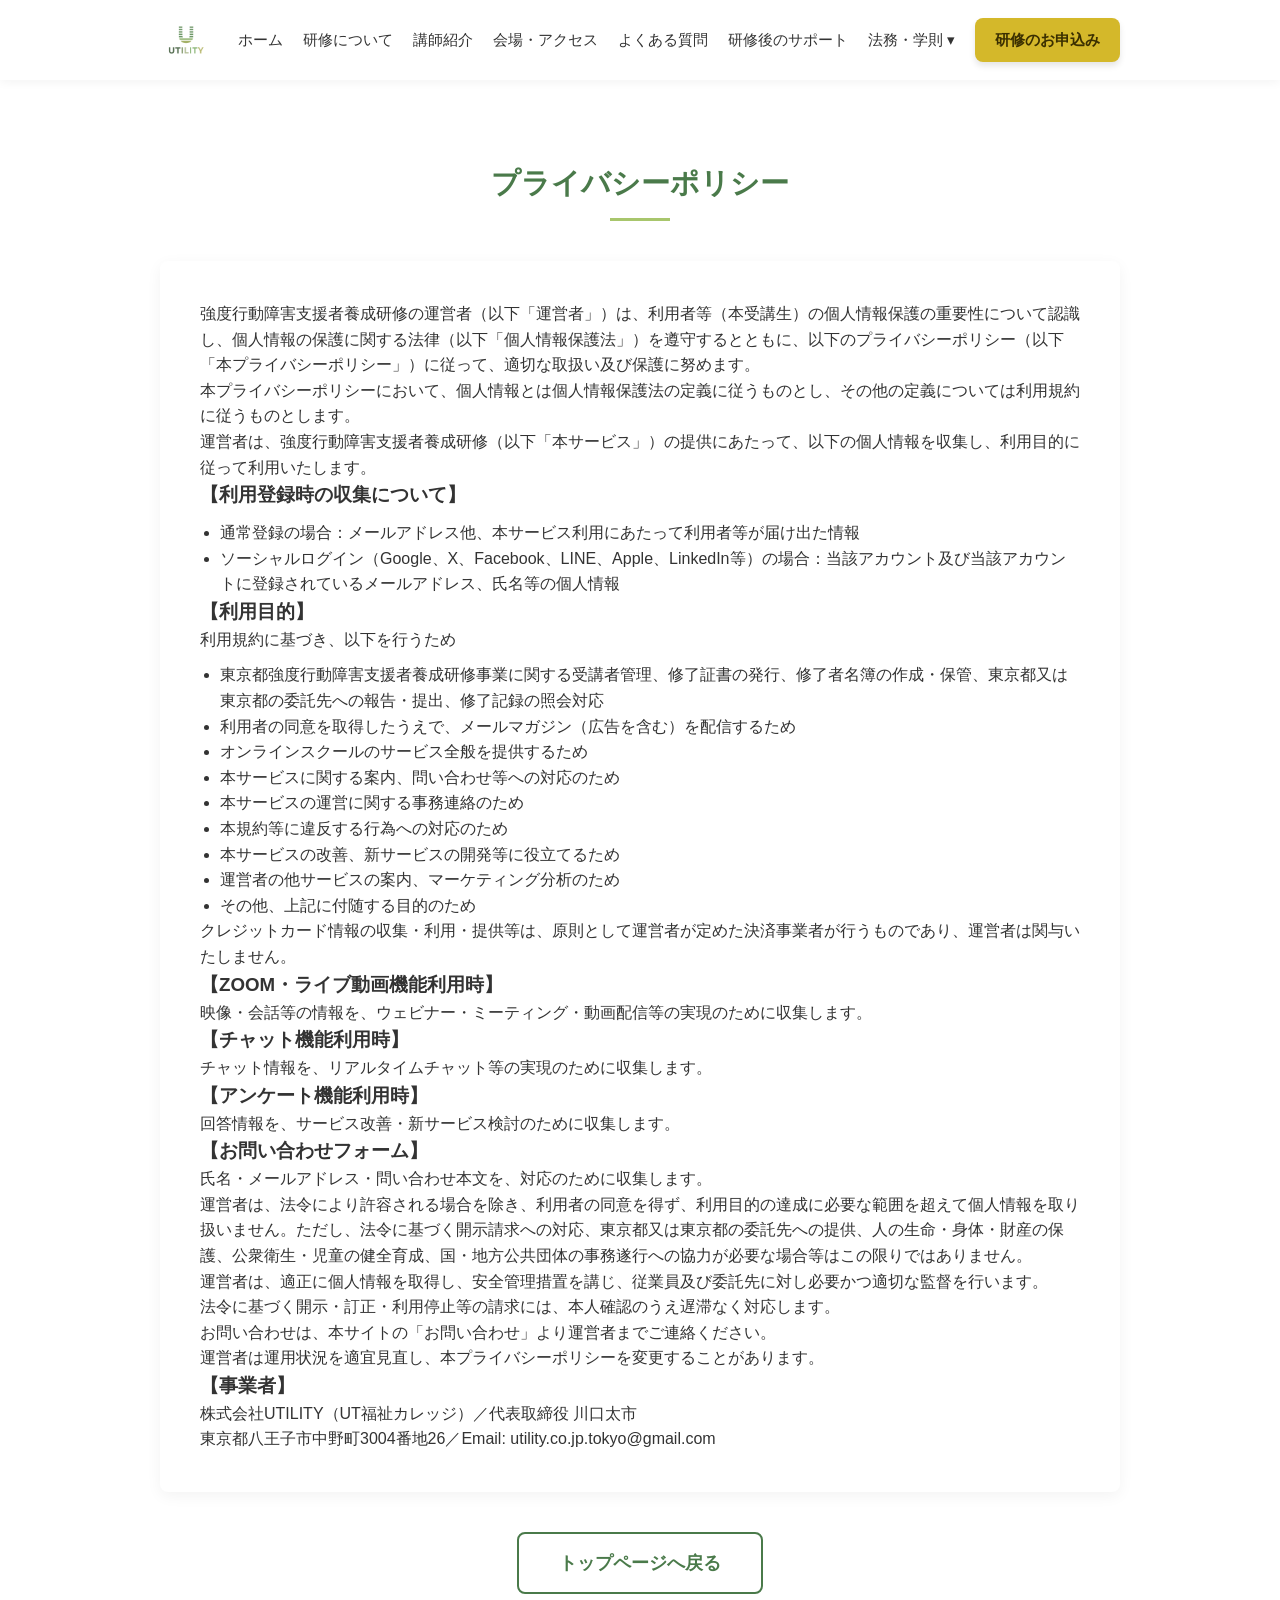
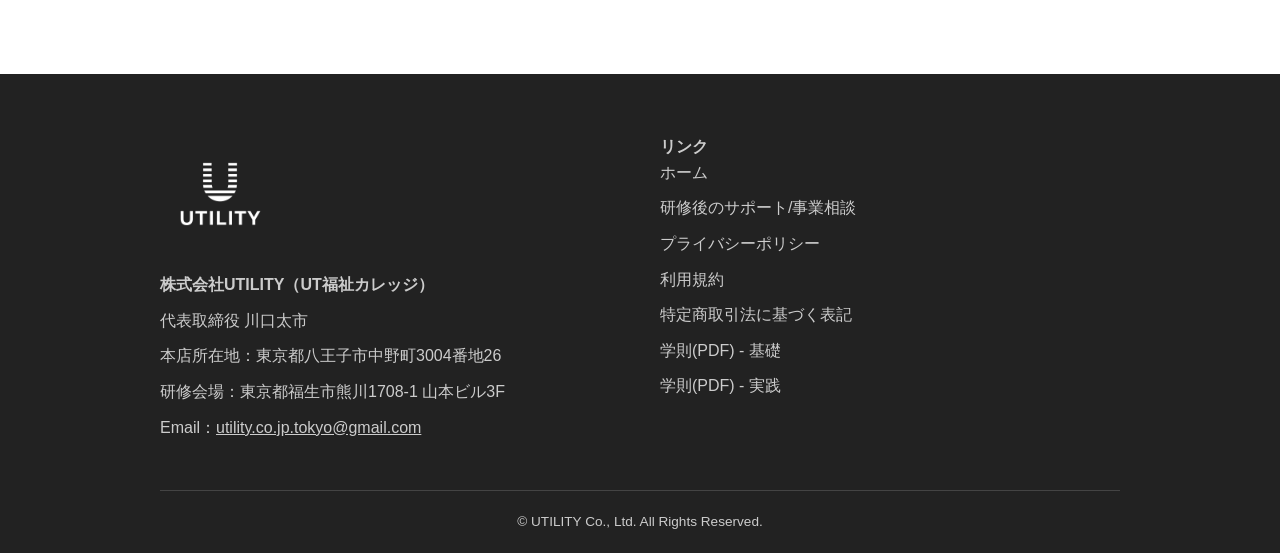
==== commit 72d724c0: "fix: フッター左右カラムの上端揃えとロゴサイズのCSS一本化" ====
--- a/privacy.html
+++ b/privacy.html
@@ -100,7 +100,7 @@
       <div class="footer-inner">
         <div class="footer-info">
           <div class="footer-logo" style="margin-bottom:18px; line-height:0;">
-            <img src="images/logo.png" alt="UT福祉カレッジ" style="height:150px; width:auto; display:block;">
+            <img src="images/logo.png" alt="UT福祉カレッジ" style="width:auto; display:block;">
           </div>
           <p><strong>株式会社UTILITY（UT福祉カレッジ）</strong></p>
           <p>代表取締役 川口太市</p>
--- a/css/style.css
+++ b/css/style.css
@@ -674,12 +674,14 @@
   grid-template-columns: repeat(2, 1fr);
   gap: 40px;
   margin-bottom: 40px;
+  align-items: start;
 }
 .footer-logo {
+  margin-top: 0;
   margin-bottom: 20px;
 }
 .footer-logo img {
-  height: 40px;
+  height: 120px;
   filter: brightness(0) invert(1);
 }
 .footer-info p {
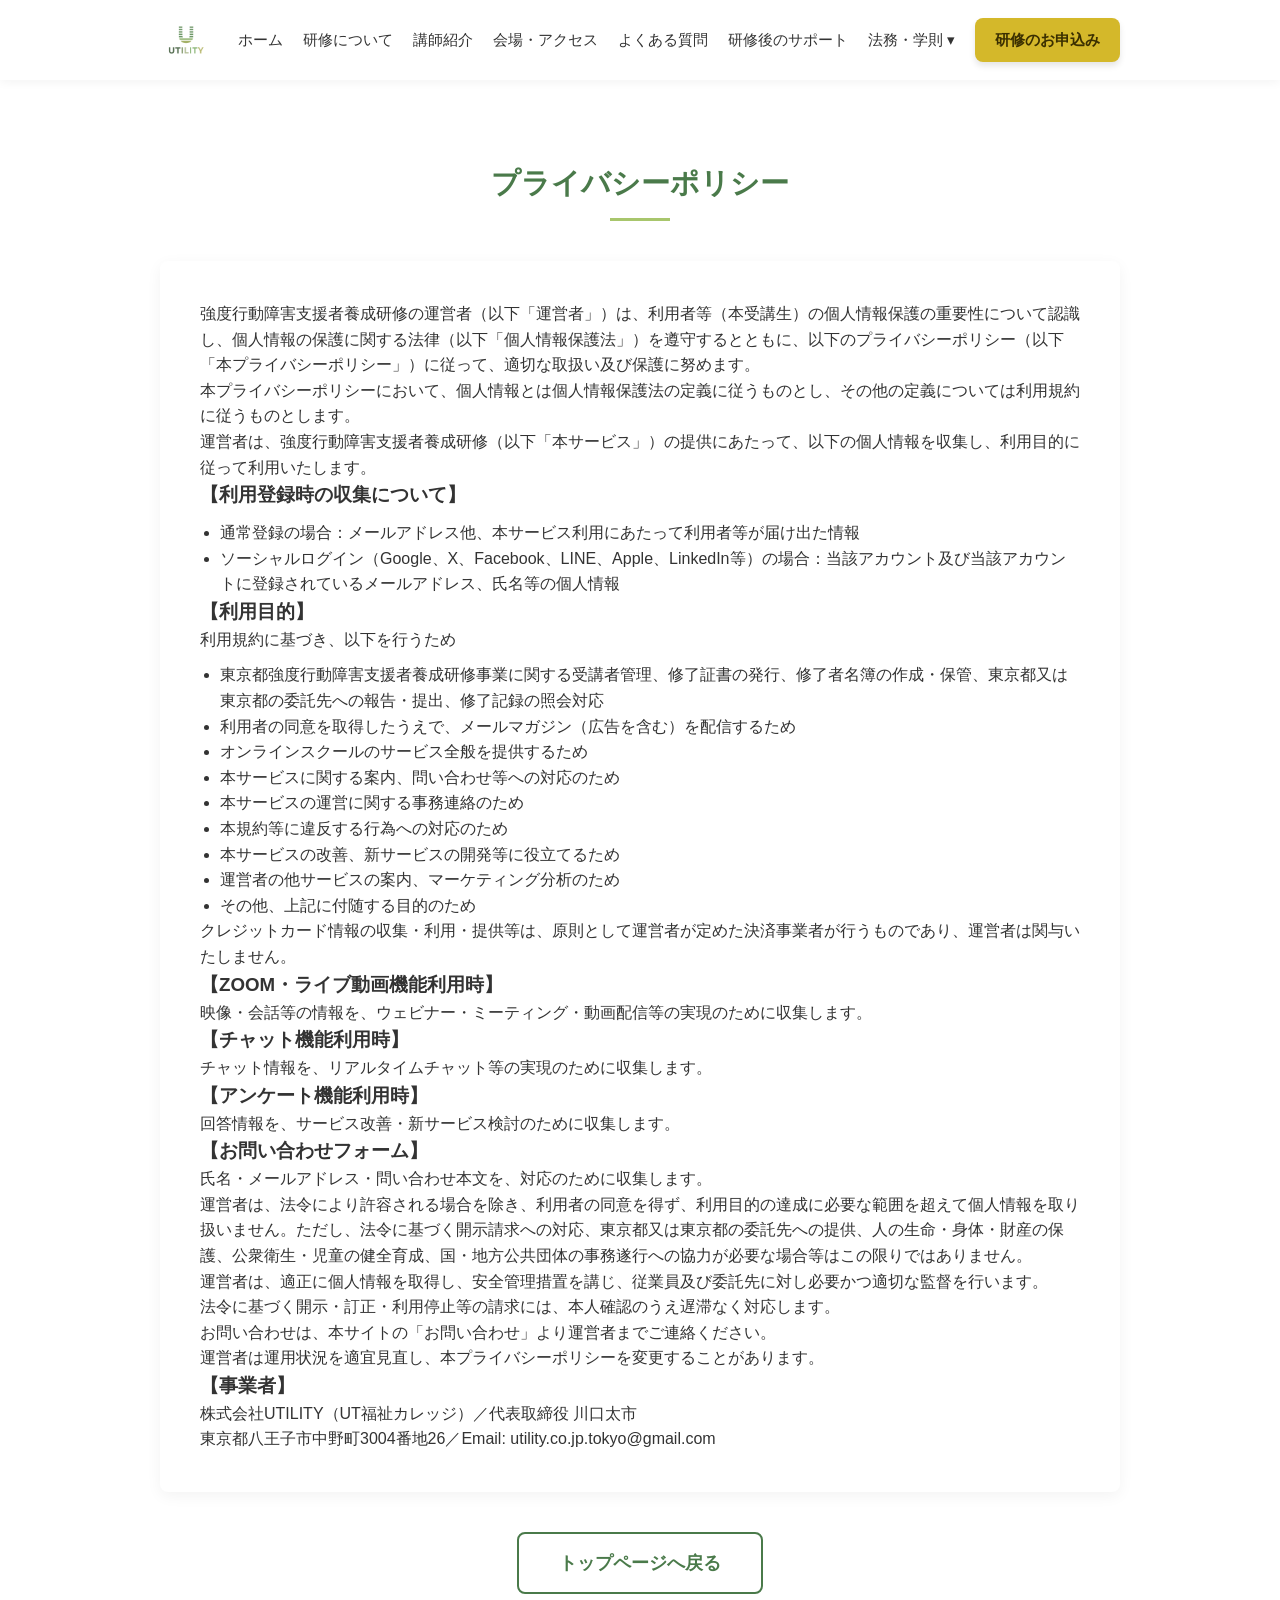
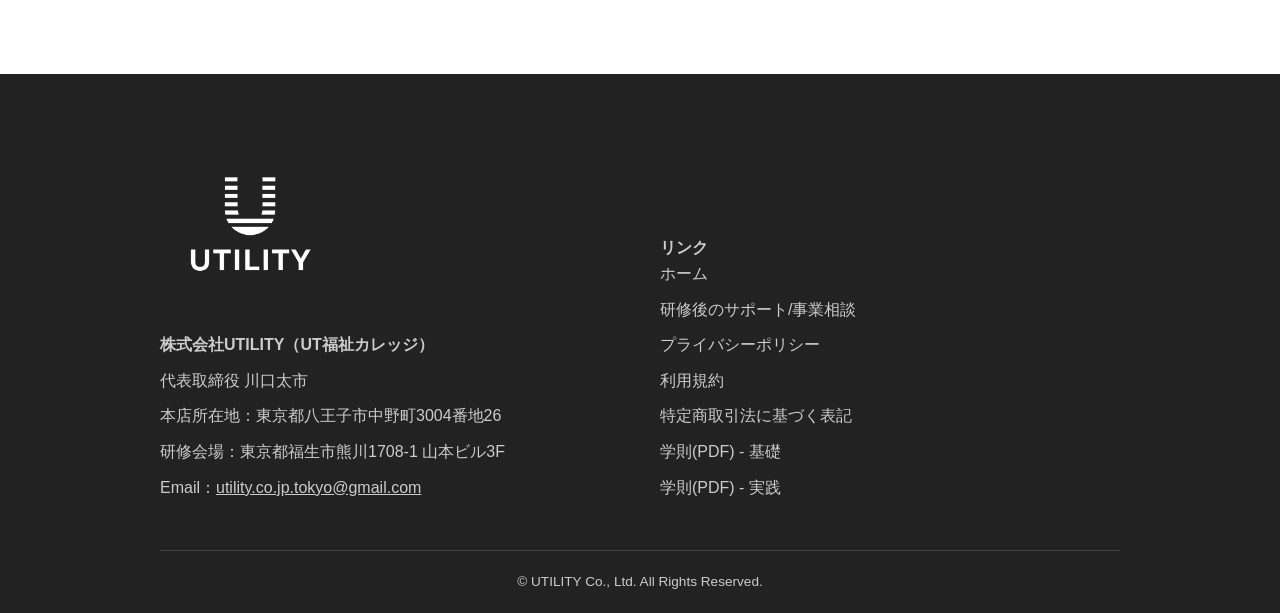
==== commit 0e5c1348: "feat: favicon一式を設置（サブフォルダ用に相対パス化）・不要TODO削除" ====
--- a/privacy.html
+++ b/privacy.html
@@ -5,6 +5,12 @@
   <meta name="viewport" content="width=device-width, initial-scale=1.0">
   <title>プライバシーポリシー｜UT福祉カレッジ</title>
   <link rel="stylesheet" href="css/style.css">
+  <!-- Favicon -->
+  <link rel="icon" type="image/png" href="favicon-96x96.png" sizes="96x96" />
+  <link rel="icon" type="image/svg+xml" href="favicon.svg" />
+  <link rel="shortcut icon" href="favicon.ico" />
+  <link rel="apple-touch-icon" sizes="180x180" href="apple-touch-icon.png" />
+  <link rel="manifest" href="site.webmanifest" />
 </head>
 <body>
   <header class="header">
--- a/css/style.css
+++ b/css/style.css
@@ -674,14 +674,14 @@
   grid-template-columns: repeat(2, 1fr);
   gap: 40px;
   margin-bottom: 40px;
-  align-items: start;
+  align-items: end;
 }
 .footer-logo {
   margin-top: 0;
   margin-bottom: 20px;
 }
 .footer-logo img {
-  height: 120px;
+  height: 180px;
   filter: brightness(0) invert(1);
 }
 .footer-info p {
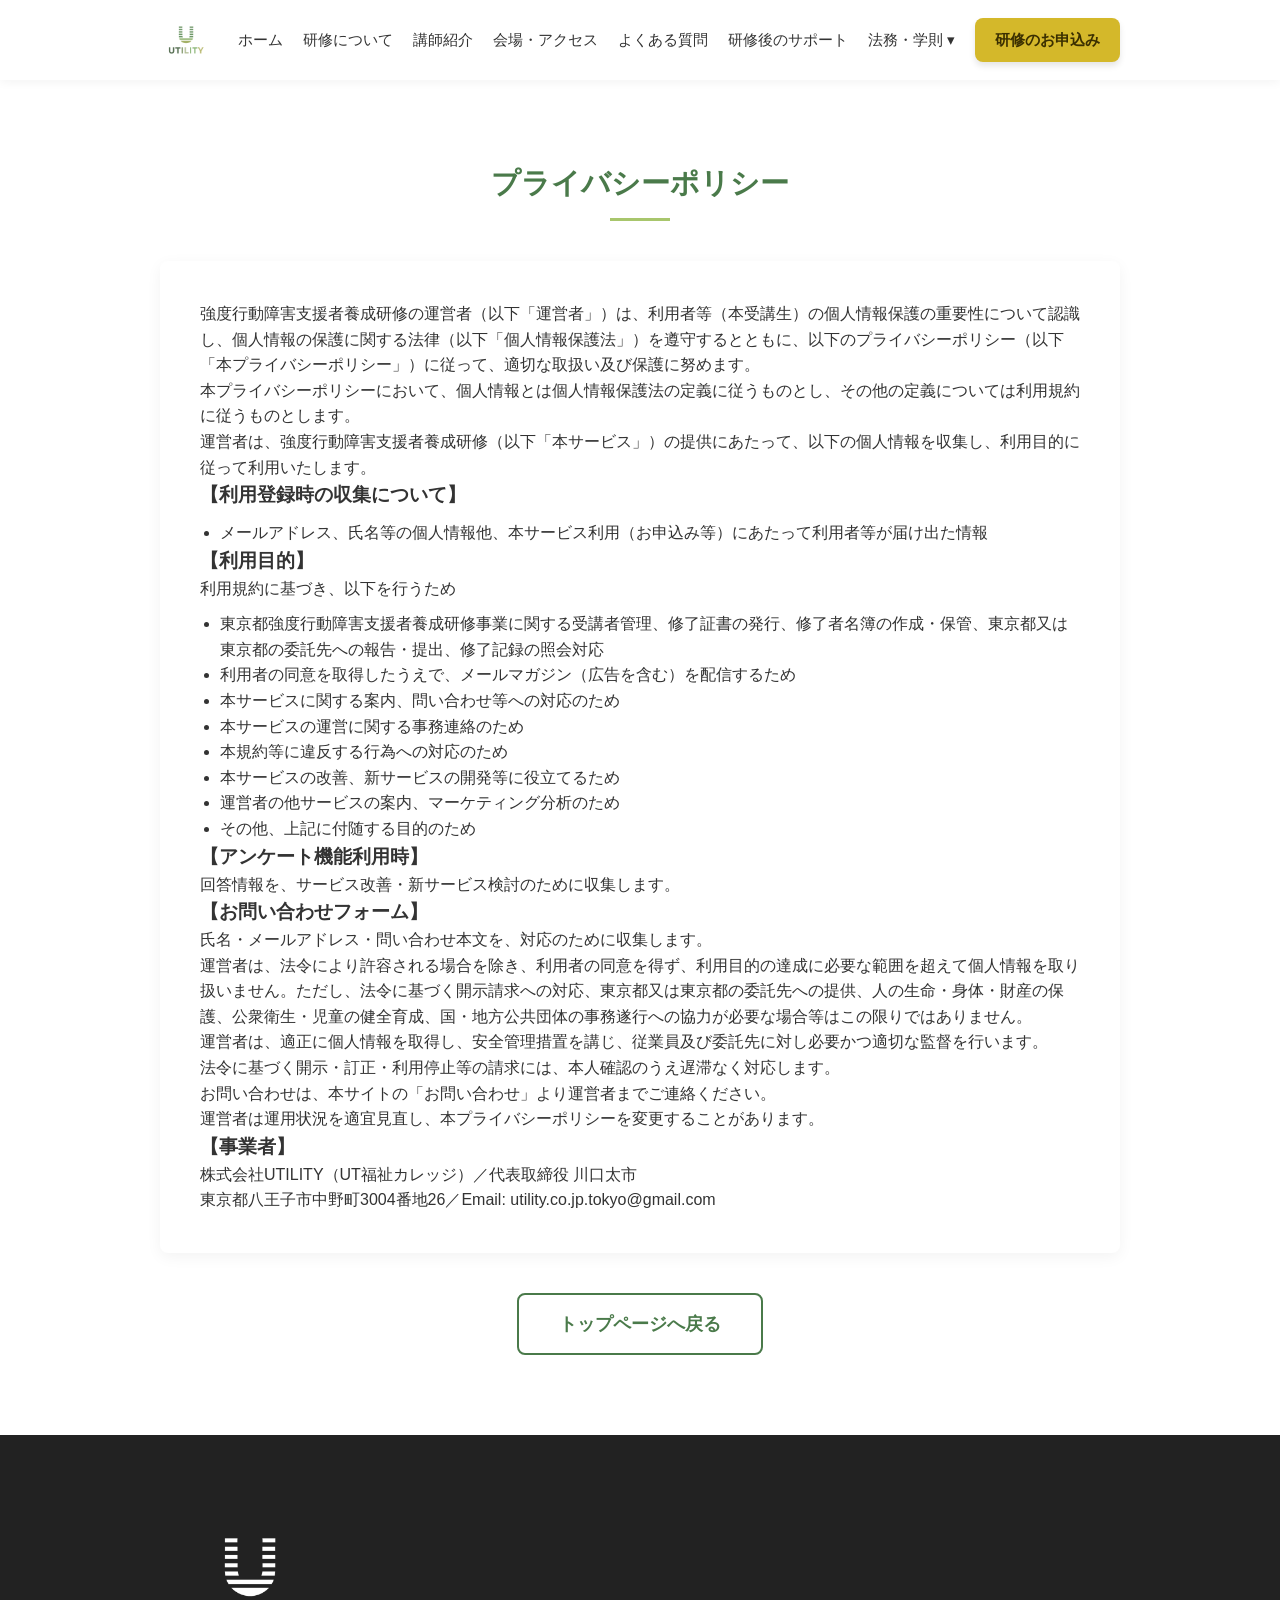
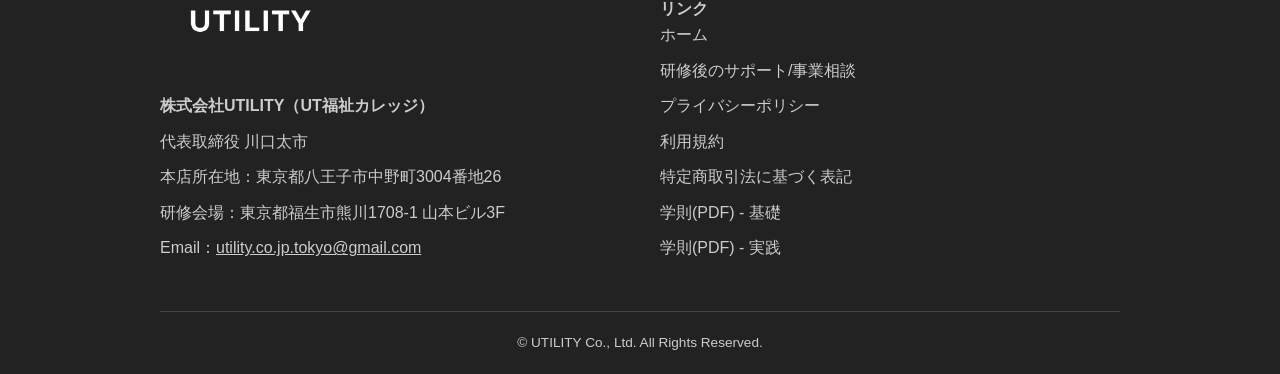
==== commit b1543113: "対面開催・申込締切・返金規定をサイト全体に反映" ====
--- a/privacy.html
+++ b/privacy.html
@@ -56,8 +56,7 @@
 
           <h3 class="mt-20">【利用登録時の収集について】</h3>
           <ul style="list-style-type: disc; padding-left: 20px; margin-top: 10px;">
-            <li>通常登録の場合：メールアドレス他、本サービス利用にあたって利用者等が届け出た情報</li>
-            <li>ソーシャルログイン（Google、X、Facebook、LINE、Apple、LinkedIn等）の場合：当該アカウント及び当該アカウントに登録されているメールアドレス、氏名等の個人情報</li>
+            <li>メールアドレス、氏名等の個人情報他、本サービス利用（お申込み等）にあたって利用者等が届け出た情報</li>
           </ul>
 
           <h3 class="mt-20">【利用目的】</h3>
@@ -65,7 +64,6 @@
           <ul style="list-style-type: disc; padding-left: 20px; margin-top: 10px;">
             <li>東京都強度行動障害支援者養成研修事業に関する受講者管理、修了証書の発行、修了者名簿の作成・保管、東京都又は東京都の委託先への報告・提出、修了記録の照会対応</li>
             <li>利用者の同意を取得したうえで、メールマガジン（広告を含む）を配信するため</li>
-            <li>オンラインスクールのサービス全般を提供するため</li>
             <li>本サービスに関する案内、問い合わせ等への対応のため</li>
             <li>本サービスの運営に関する事務連絡のため</li>
             <li>本規約等に違反する行為への対応のため</li>
@@ -74,13 +72,7 @@
             <li>その他、上記に付随する目的のため</li>
           </ul>
 
-          <p class="mt-20">クレジットカード情報の収集・利用・提供等は、原則として運営者が定めた決済事業者が行うものであり、運営者は関与いたしません。</p>
-
-          <h3 class="mt-20">【ZOOM・ライブ動画機能利用時】</h3>
-          <p>映像・会話等の情報を、ウェビナー・ミーティング・動画配信等の実現のために収集します。</p>
           
-          <h3 class="mt-20">【チャット機能利用時】</h3>
-          <p>チャット情報を、リアルタイムチャット等の実現のために収集します。</p>
           
           <h3 class="mt-20">【アンケート機能利用時】</h3>
           <p>回答情報を、サービス改善・新サービス検討のために収集します。</p>
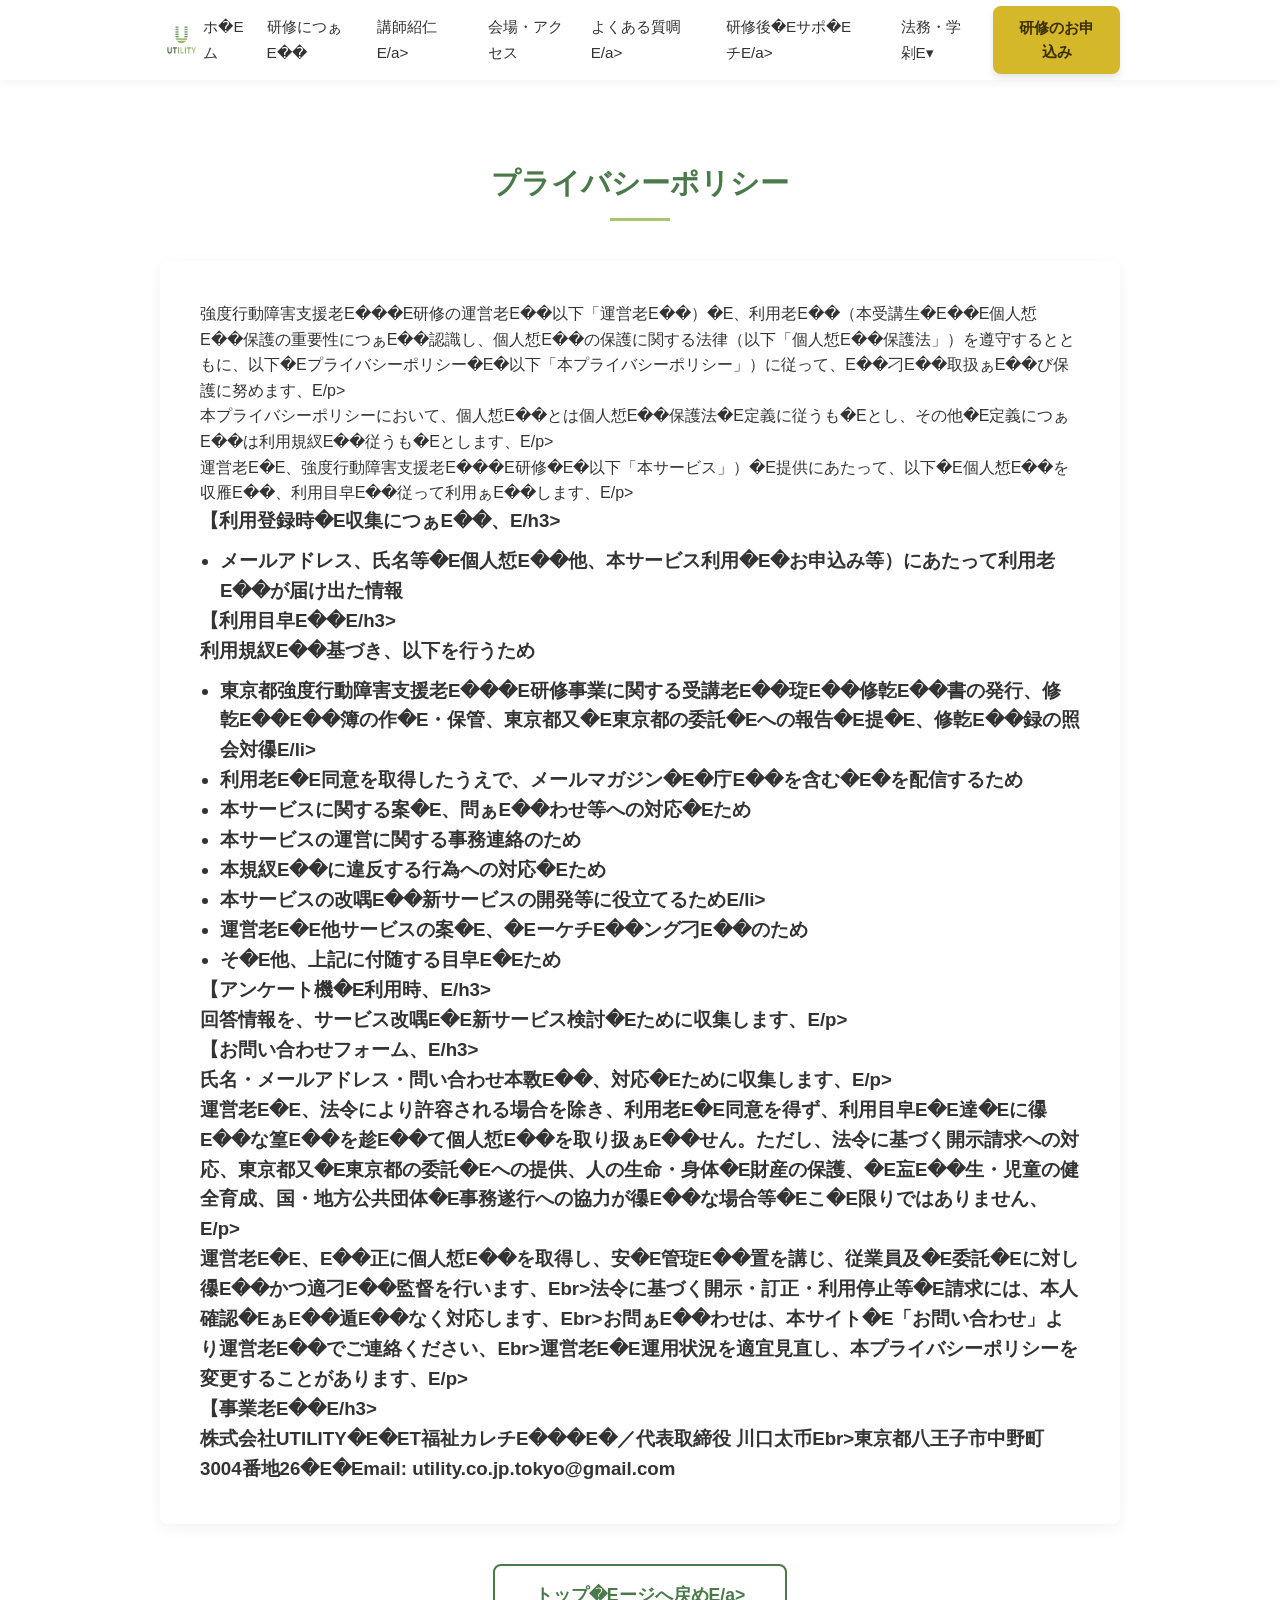
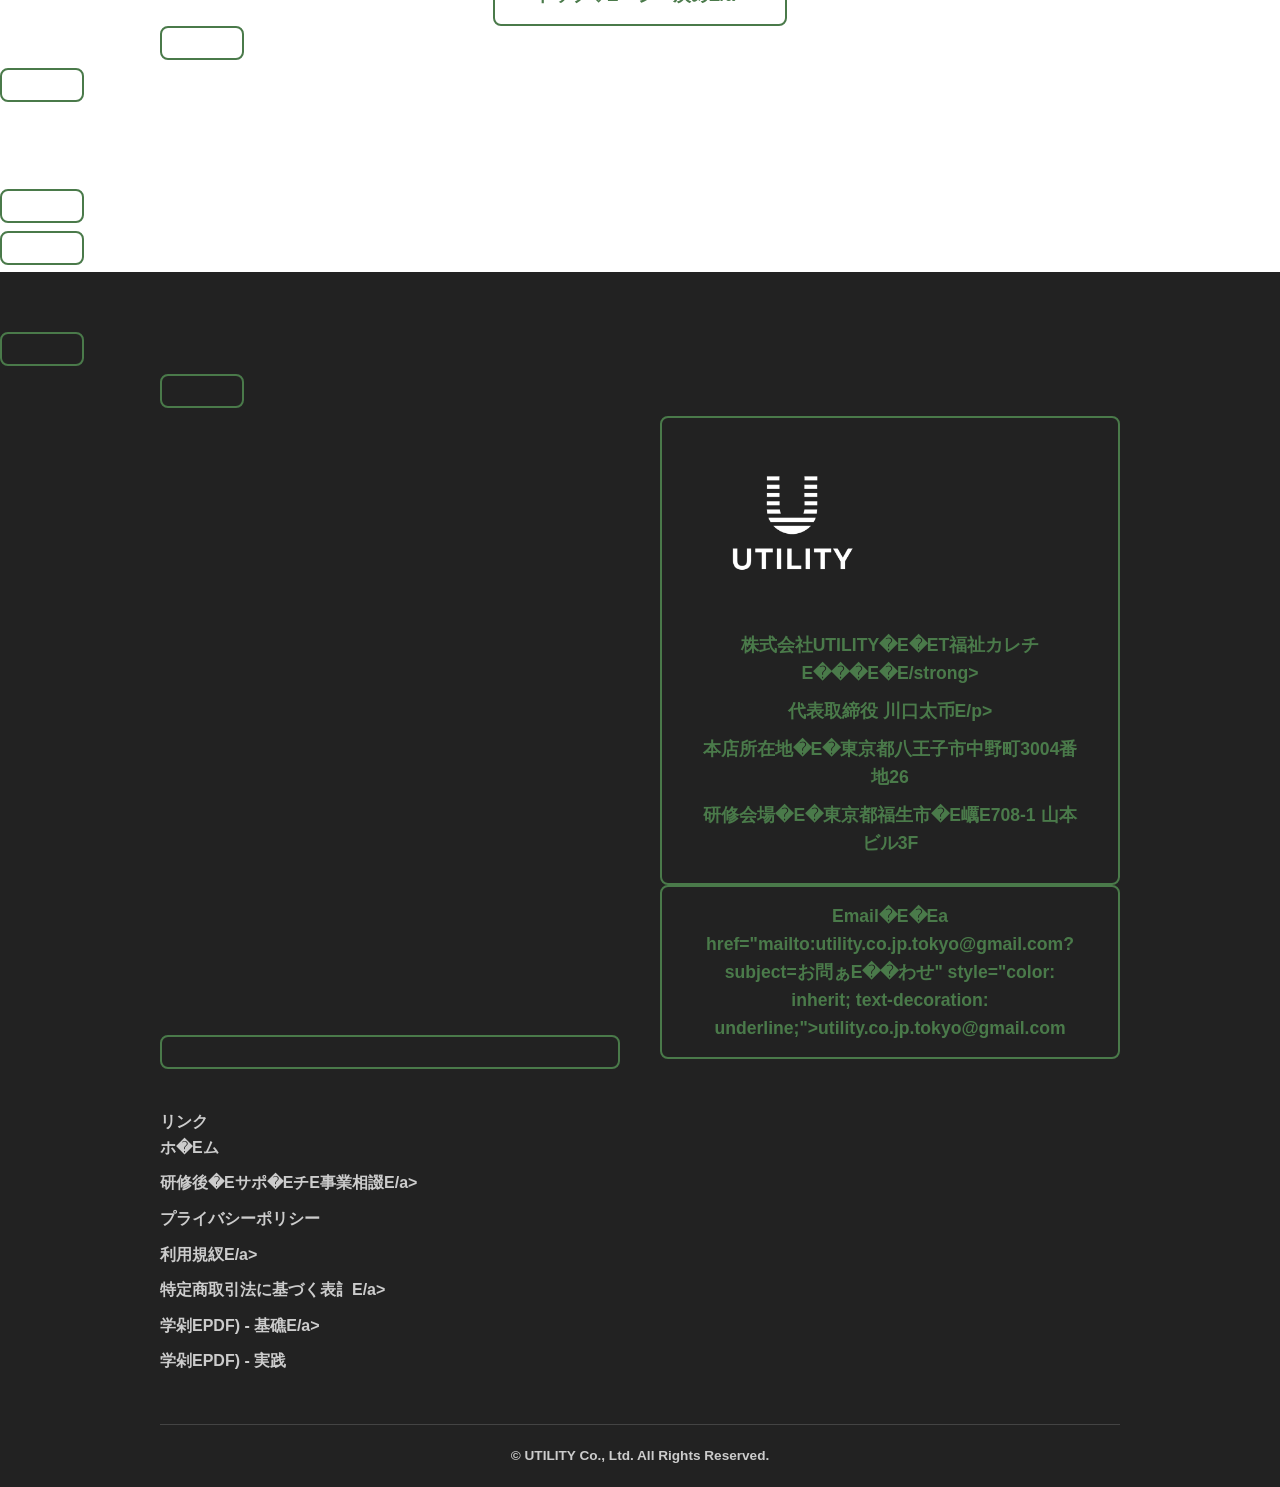
==== commit 45741f62: "構造化データ・OGP・サイト設定を最終調整" ====
--- a/privacy.html
+++ b/privacy.html
@@ -3,7 +3,7 @@
 <head>
   <meta charset="UTF-8">
   <meta name="viewport" content="width=device-width, initial-scale=1.0">
-  <title>プライバシーポリシー｜UT福祉カレッジ</title>
+  <title>プライバシーポリシー�E�UT福祉カレチE��</title>
   <link rel="stylesheet" href="css/style.css">
   <!-- Favicon -->
   <link rel="icon" type="image/png" href="favicon-96x96.png" sizes="96x96" />
@@ -16,26 +16,26 @@
   <header class="header">
     <div class="header-inner">
       <a href="index.html" class="logo">
-        <img src="images/logo.png" alt="UT福祉カレッジ" width="260" height="52" style="width: auto; height: 52px;">
+        <img src="images/logo.png" alt="UT福祉カレチE��" width="260" height="52" style="width: auto; height: 52px;">
       </a>
-      <button class="hamburger" id="hamburger" aria-label="メニューを開く" aria-expanded="false">
+      <button class="hamburger" id="hamburger" aria-label="メニューを開ぁE aria-expanded="false">
   <span></span><span></span><span></span>
 </button>
       <nav class="header-nav">
         <ul class="header-nav-list">
-          <li><a href="index.html">ホーム</a></li>
-          <li><a href="index.html#about">研修について</a></li>
-          <li><a href="index.html#teacher">講師紹介</a></li>
+          <li><a href="index.html">ホ�Eム</a></li>
+          <li><a href="index.html#about">研修につぁE��</a></li>
+          <li><a href="index.html#teacher">講師紹仁E/a></li>
           <li><a href="index.html#access">会場・アクセス</a></li>
-          <li><a href="index.html#faq">よくある質問</a></li>
-          <li><a href="services.html">研修後のサポート</a></li>
+          <li><a href="index.html#faq">よくある質啁E/a></li>
+          <li><a href="services.html">研修後�Eサポ�EチE/a></li>
           <li class="has-dropdown">
-            <a href="javascript:void(0)" class="dropdown-toggle">法務・学則 ▾</a>
+            <a href="javascript:void(0)" class="dropdown-toggle">法務・学剁E▾</a>
             <ul class="dropdown-menu">
-              <li><a href="terms.html">利用規約</a></li>
-              <li><a href="privacy.html">個人情報保護方針</a></li>
-              <li><a href="docs/gakusoku-kiso.pdf" target="_blank" rel="noopener">基礎研修 学則(PDF)</a></li>
-              <li><a href="docs/gakusoku-jissen.pdf" target="_blank" rel="noopener">実践研修 学則(PDF)</a></li>
+              <li><a href="terms.html">利用規紁E/a></li>
+              <li><a href="privacy.html">個人惁E��保護方釁E/a></li>
+              <li><a href="docs/gakusoku-kiso.pdf" target="_blank" rel="noopener">基礎研修 学剁EPDF)</a></li>
+              <li><a href="docs/gakusoku-jissen.pdf" target="_blank" rel="noopener">実践研修 学剁EPDF)</a></li>
             </ul>
           </li>
         </ul>
@@ -48,47 +48,47 @@
       <div class="container">
         <h1 class="section-title">プライバシーポリシー</h1>
         <div class="content-box content-policy">
-          <p>強度行動障害支援者養成研修の運営者（以下「運営者」）は、利用者等（本受講生）の個人情報保護の重要性について認識し、個人情報の保護に関する法律（以下「個人情報保護法」）を遵守するとともに、以下のプライバシーポリシー（以下「本プライバシーポリシー」）に従って、適切な取扱い及び保護に努めます。</p>
+          <p>強度行動障害支援老E���E研修の運営老E��以下「運営老E��）�E、利用老E��（本受講生�E��E個人惁E��保護の重要性につぁE��認識し、個人惁E��の保護に関する法律（以下「個人惁E��保護法」）を遵守するとともに、以下�Eプライバシーポリシー�E�以下「本プライバシーポリシー」）に従って、E��刁E��取扱ぁE��び保護に努めます、E/p>
 
-          <p>本プライバシーポリシーにおいて、個人情報とは個人情報保護法の定義に従うものとし、その他の定義については利用規約に従うものとします。</p>
+          <p>本プライバシーポリシーにおいて、個人惁E��とは個人惁E��保護法�E定義に従うも�Eとし、その他�E定義につぁE��は利用規紁E��従うも�Eとします、E/p>
 
-          <p>運営者は、強度行動障害支援者養成研修（以下「本サービス」）の提供にあたって、以下の個人情報を収集し、利用目的に従って利用いたします。</p>
+          <p>運営老E�E、強度行動障害支援老E���E研修�E�以下「本サービス」）�E提供にあたって、以下�E個人惁E��を収雁E��、利用目皁E��従って利用ぁE��します、E/p>
 
-          <h3 class="mt-20">【利用登録時の収集について】</h3>
+          <h3 class="mt-20">【利用登録時�E収集につぁE��、E/h3>
           <ul style="list-style-type: disc; padding-left: 20px; margin-top: 10px;">
-            <li>メールアドレス、氏名等の個人情報他、本サービス利用（お申込み等）にあたって利用者等が届け出た情報</li>
+            <li>メールアドレス、氏名等�E個人惁E��他、本サービス利用�E�お申込み等）にあたって利用老E��が届け出た情報</li>
           </ul>
 
-          <h3 class="mt-20">【利用目的】</h3>
-          <p>利用規約に基づき、以下を行うため</p>
+          <h3 class="mt-20">【利用目皁E��E/h3>
+          <p>利用規紁E��基づき、以下を行うため</p>
           <ul style="list-style-type: disc; padding-left: 20px; margin-top: 10px;">
-            <li>東京都強度行動障害支援者養成研修事業に関する受講者管理、修了証書の発行、修了者名簿の作成・保管、東京都又は東京都の委託先への報告・提出、修了記録の照会対応</li>
-            <li>利用者の同意を取得したうえで、メールマガジン（広告を含む）を配信するため</li>
-            <li>本サービスに関する案内、問い合わせ等への対応のため</li>
+            <li>東京都強度行動障害支援老E���E研修事業に関する受講老E��琁E��修亁E��書の発行、修亁E��E��簿の作�E・保管、東京都又�E東京都の委託�Eへの報告�E提�E、修亁E��録の照会対忁E/li>
+            <li>利用老E�E同意を取得したうえで、メールマガジン�E�庁E��を含む�E�を配信するため</li>
+            <li>本サービスに関する案�E、問ぁE��わせ等への対応�Eため</li>
             <li>本サービスの運営に関する事務連絡のため</li>
-            <li>本規約等に違反する行為への対応のため</li>
-            <li>本サービスの改善、新サービスの開発等に役立てるため</li>
-            <li>運営者の他サービスの案内、マーケティング分析のため</li>
-            <li>その他、上記に付随する目的のため</li>
+            <li>本規紁E��に違反する行為への対応�Eため</li>
+            <li>本サービスの改喁E��新サービスの開発等に役立てるためE/li>
+            <li>運営老E�E他サービスの案�E、�EーケチE��ング刁E��のため</li>
+            <li>そ�E他、上記に付随する目皁E�Eため</li>
           </ul>
 
           
           
-          <h3 class="mt-20">【アンケート機能利用時】</h3>
-          <p>回答情報を、サービス改善・新サービス検討のために収集します。</p>
+          <h3 class="mt-20">【アンケート機�E利用時、E/h3>
+          <p>回答情報を、サービス改喁E�E新サービス検討�Eために収集します、E/p>
           
-          <h3 class="mt-20">【お問い合わせフォーム】</h3>
-          <p>氏名・メールアドレス・問い合わせ本文を、対応のために収集します。</p>
+          <h3 class="mt-20">【お問い合わせフォーム、E/h3>
+          <p>氏名・メールアドレス・問い合わせ本斁E��、対応�Eために収集します、E/p>
 
-          <p class="mt-20">運営者は、法令により許容される場合を除き、利用者の同意を得ず、利用目的の達成に必要な範囲を超えて個人情報を取り扱いません。ただし、法令に基づく開示請求への対応、東京都又は東京都の委託先への提供、人の生命・身体・財産の保護、公衆衛生・児童の健全育成、国・地方公共団体の事務遂行への協力が必要な場合等はこの限りではありません。</p>
+          <p class="mt-20">運営老E�E、法令により許容される場合を除き、利用老E�E同意を得ず、利用目皁E�E達�Eに忁E��な篁E��を趁E��て個人惁E��を取り扱ぁE��せん。ただし、法令に基づく開示請求への対応、東京都又�E東京都の委託�Eへの提供、人の生命・身体�E財産の保護、�E衁E��生・児童の健全育成、国・地方公共団体�E事務遂行への協力が忁E��な場合等�Eこ�E限りではありません、E/p>
 
-          <p class="mt-20">運営者は、適正に個人情報を取得し、安全管理措置を講じ、従業員及び委託先に対し必要かつ適切な監督を行います。<br>法令に基づく開示・訂正・利用停止等の請求には、本人確認のうえ遅滞なく対応します。<br>お問い合わせは、本サイトの「お問い合わせ」より運営者までご連絡ください。<br>運営者は運用状況を適宜見直し、本プライバシーポリシーを変更することがあります。</p>
+          <p class="mt-20">運営老E�E、E��正に個人惁E��を取得し、安�E管琁E��置を講じ、従業員及�E委託�Eに対し忁E��かつ適刁E��監督を行います、Ebr>法令に基づく開示・訂正・利用停止等�E請求には、本人確認�EぁE��遁E��なく対応します、Ebr>お問ぁE��わせは、本サイト�E「お問い合わせ」より運営老E��でご連絡ください、Ebr>運営老E�E運用状況を適宜見直し、本プライバシーポリシーを変更することがあります、E/p>
 
-          <h3 class="mt-20">【事業者】</h3>
-          <p>株式会社UTILITY（UT福祉カレッジ）／代表取締役 川口太市<br>東京都八王子市中野町3004番地26／Email: utility.co.jp.tokyo@gmail.com</p>
+          <h3 class="mt-20">【事業老E��E/h3>
+          <p>株式会社UTILITY�E�ET福祉カレチE���E�／代表取締役 川口太币Ebr>東京都八王子市中野町3004番地26�E�Email: utility.co.jp.tokyo@gmail.com</p>
         </div>
         <div class="btn-wrap text-center mt-40">
-          <a href="index.html" class="btn btn-outline">トップページへ戻る</a>
+          <a href="index.html" class="btn btn-outline">トップ�Eージへ戻めE/a>
         </div>
       </div>
     </section>
@@ -98,24 +98,24 @@
       <div class="footer-inner">
         <div class="footer-info">
           <div class="footer-logo" style="margin-bottom:18px; line-height:0;">
-            <img src="images/logo.png" alt="UT福祉カレッジ" style="width:auto; display:block;">
+            <img src="images/logo.png" alt="UT福祉カレチE��" style="width:auto; display:block;">
           </div>
-          <p><strong>株式会社UTILITY（UT福祉カレッジ）</strong></p>
-          <p>代表取締役 川口太市</p>
-          <p>本店所在地：東京都八王子市中野町3004番地26</p>
-          <p>研修会場：東京都福生市熊川1708-1 山本ビル3F</p>
-          <p>Email：<a href="mailto:utility.co.jp.tokyo@gmail.com?subject=お問い合わせ" style="color: inherit; text-decoration: underline;">utility.co.jp.tokyo@gmail.com</a></p>
+          <p><strong>株式会社UTILITY�E�ET福祉カレチE���E�E/strong></p>
+          <p>代表取締役 川口太币E/p>
+          <p>本店所在地�E�東京都八王子市中野町3004番地26</p>
+          <p>研修会場�E�東京都福生市�E巁E708-1 山本ビル3F</p>
+          <p>Email�E�Ea href="mailto:utility.co.jp.tokyo@gmail.com?subject=お問ぁE��わせ" style="color: inherit; text-decoration: underline;">utility.co.jp.tokyo@gmail.com</a></p>
         </div>
         <div class="footer-links">
           <h4>リンク</h4>
           <ul class="mt-20">
-            <li><a href="index.html">ホーム</a></li>
-            <li><a href="services.html">研修後のサポート/事業相談</a></li>
+            <li><a href="index.html">ホ�Eム</a></li>
+            <li><a href="services.html">研修後�Eサポ�EチE事業相諁E/a></li>
             <li><a href="privacy.html">プライバシーポリシー</a></li>
-            <li><a href="terms.html">利用規約</a></li>
-            <li><a href="tokushoho.html">特定商取引法に基づく表記</a></li>
-            <li><a href="docs/gakusoku-kiso.pdf" target="_blank" rel="noopener">学則(PDF) - 基礎</a></li>
-            <li><a href="docs/gakusoku-jissen.pdf" target="_blank" rel="noopener">学則(PDF) - 実践</a></li>
+            <li><a href="terms.html">利用規紁E/a></li>
+            <li><a href="tokushoho.html">特定商取引法に基づく表訁E/a></li>
+            <li><a href="docs/gakusoku-kiso.pdf" target="_blank" rel="noopener">学剁EPDF) - 基礁E/a></li>
+            <li><a href="docs/gakusoku-jissen.pdf" target="_blank" rel="noopener">学剁EPDF) - 実践</a></li>
           </ul>
         </div>
       </div>
--- a/css/style.css
+++ b/css/style.css
@@ -1018,3 +1018,33 @@
 }
 
 
+
+/* -------------------------------------------
+ * Refund Policy (Hero and General usage)
+ * ------------------------------------------- */
+.hero-refund-policy {
+  margin-bottom: 30px;
+  padding: 20px;
+  background-color: #ffffff;
+  border-radius: 8px;
+  font-size: 0.95rem;
+  text-align: left;
+  max-width: 800px;
+  margin-left: auto;
+  margin-right: auto;
+  border: 1px solid #ddd;
+  color: #333333;
+}
+.hero-refund-policy h4 {
+  font-weight: bold;
+  margin-bottom: 10px;
+  color: #234f35 !important;
+}
+.hero-refund-policy p {
+  color: #333333 !important;
+  margin-top: 10px;
+}
+.hero-refund-policy a {
+  color: #1f5f78 !important;
+  text-decoration: underline !important;
+}
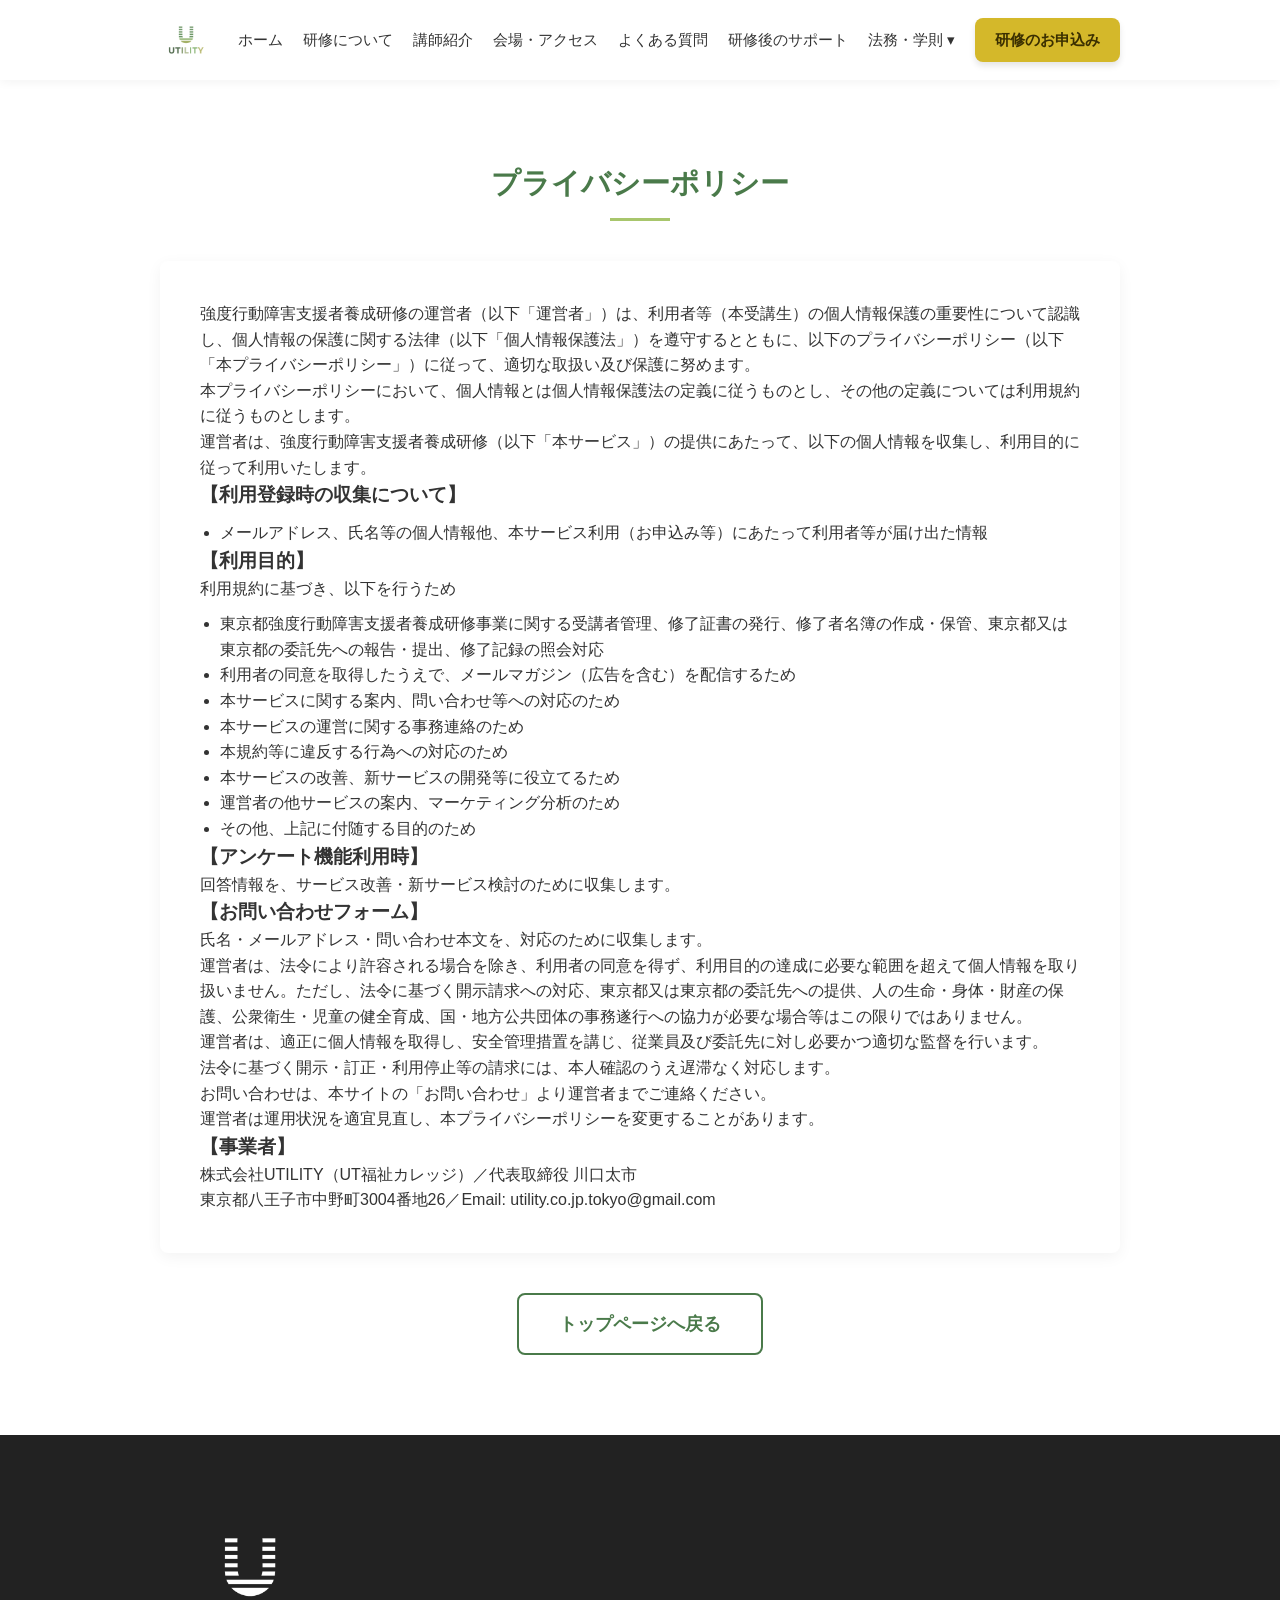
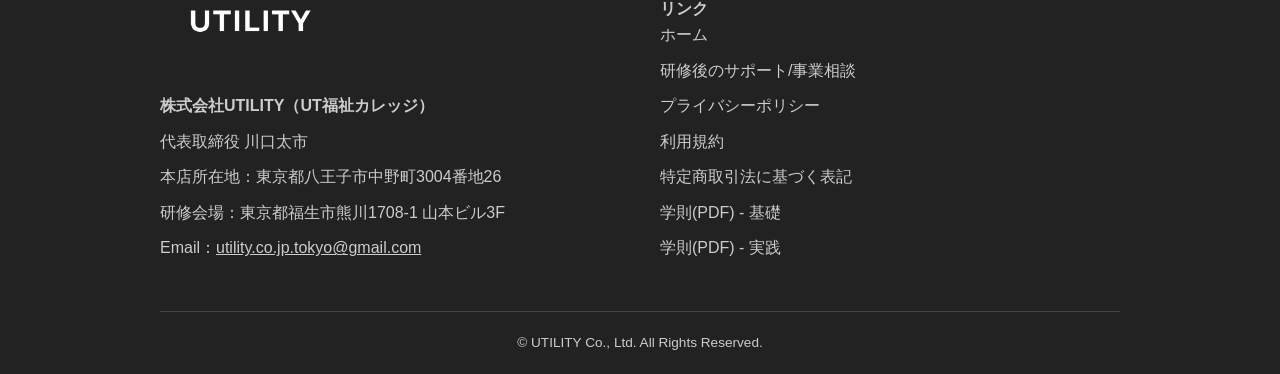
==== commit b308dbd8: "文字コード破損したHTMLを緊急復旧" ====
--- a/privacy.html
+++ b/privacy.html
@@ -3,7 +3,7 @@
 <head>
   <meta charset="UTF-8">
   <meta name="viewport" content="width=device-width, initial-scale=1.0">
-  <title>プライバシーポリシー�E�UT福祉カレチE��</title>
+  <title>プライバシーポリシー｜UT福祉カレッジ</title>
   <link rel="stylesheet" href="css/style.css">
   <!-- Favicon -->
   <link rel="icon" type="image/png" href="favicon-96x96.png" sizes="96x96" />
@@ -16,26 +16,26 @@
   <header class="header">
     <div class="header-inner">
       <a href="index.html" class="logo">
-        <img src="images/logo.png" alt="UT福祉カレチE��" width="260" height="52" style="width: auto; height: 52px;">
+        <img src="images/logo.png" alt="UT福祉カレッジ" width="260" height="52" style="width: auto; height: 52px;">
       </a>
-      <button class="hamburger" id="hamburger" aria-label="メニューを開ぁE aria-expanded="false">
+      <button class="hamburger" id="hamburger" aria-label="メニューを開く" aria-expanded="false">
   <span></span><span></span><span></span>
 </button>
       <nav class="header-nav">
         <ul class="header-nav-list">
-          <li><a href="index.html">ホ�Eム</a></li>
-          <li><a href="index.html#about">研修につぁE��</a></li>
-          <li><a href="index.html#teacher">講師紹仁E/a></li>
+          <li><a href="index.html">ホーム</a></li>
+          <li><a href="index.html#about">研修について</a></li>
+          <li><a href="index.html#teacher">講師紹介</a></li>
           <li><a href="index.html#access">会場・アクセス</a></li>
-          <li><a href="index.html#faq">よくある質啁E/a></li>
-          <li><a href="services.html">研修後�Eサポ�EチE/a></li>
+          <li><a href="index.html#faq">よくある質問</a></li>
+          <li><a href="services.html">研修後のサポート</a></li>
           <li class="has-dropdown">
-            <a href="javascript:void(0)" class="dropdown-toggle">法務・学剁E▾</a>
+            <a href="javascript:void(0)" class="dropdown-toggle">法務・学則 ▾</a>
             <ul class="dropdown-menu">
-              <li><a href="terms.html">利用規紁E/a></li>
-              <li><a href="privacy.html">個人惁E��保護方釁E/a></li>
-              <li><a href="docs/gakusoku-kiso.pdf" target="_blank" rel="noopener">基礎研修 学剁EPDF)</a></li>
-              <li><a href="docs/gakusoku-jissen.pdf" target="_blank" rel="noopener">実践研修 学剁EPDF)</a></li>
+              <li><a href="terms.html">利用規約</a></li>
+              <li><a href="privacy.html">個人情報保護方針</a></li>
+              <li><a href="docs/gakusoku-kiso.pdf" target="_blank" rel="noopener">基礎研修 学則(PDF)</a></li>
+              <li><a href="docs/gakusoku-jissen.pdf" target="_blank" rel="noopener">実践研修 学則(PDF)</a></li>
             </ul>
           </li>
         </ul>
@@ -48,47 +48,47 @@
       <div class="container">
         <h1 class="section-title">プライバシーポリシー</h1>
         <div class="content-box content-policy">
-          <p>強度行動障害支援老E���E研修の運営老E��以下「運営老E��）�E、利用老E��（本受講生�E��E個人惁E��保護の重要性につぁE��認識し、個人惁E��の保護に関する法律（以下「個人惁E��保護法」）を遵守するとともに、以下�Eプライバシーポリシー�E�以下「本プライバシーポリシー」）に従って、E��刁E��取扱ぁE��び保護に努めます、E/p>
+          <p>強度行動障害支援者養成研修の運営者（以下「運営者」）は、利用者等（本受講生）の個人情報保護の重要性について認識し、個人情報の保護に関する法律（以下「個人情報保護法」）を遵守するとともに、以下のプライバシーポリシー（以下「本プライバシーポリシー」）に従って、適切な取扱い及び保護に努めます。</p>
 
-          <p>本プライバシーポリシーにおいて、個人惁E��とは個人惁E��保護法�E定義に従うも�Eとし、その他�E定義につぁE��は利用規紁E��従うも�Eとします、E/p>
+          <p>本プライバシーポリシーにおいて、個人情報とは個人情報保護法の定義に従うものとし、その他の定義については利用規約に従うものとします。</p>
 
-          <p>運営老E�E、強度行動障害支援老E���E研修�E�以下「本サービス」）�E提供にあたって、以下�E個人惁E��を収雁E��、利用目皁E��従って利用ぁE��します、E/p>
+          <p>運営者は、強度行動障害支援者養成研修（以下「本サービス」）の提供にあたって、以下の個人情報を収集し、利用目的に従って利用いたします。</p>
 
-          <h3 class="mt-20">【利用登録時�E収集につぁE��、E/h3>
+          <h3 class="mt-20">【利用登録時の収集について】</h3>
           <ul style="list-style-type: disc; padding-left: 20px; margin-top: 10px;">
-            <li>メールアドレス、氏名等�E個人惁E��他、本サービス利用�E�お申込み等）にあたって利用老E��が届け出た情報</li>
+            <li>メールアドレス、氏名等の個人情報他、本サービス利用（お申込み等）にあたって利用者等が届け出た情報</li>
           </ul>
 
-          <h3 class="mt-20">【利用目皁E��E/h3>
-          <p>利用規紁E��基づき、以下を行うため</p>
+          <h3 class="mt-20">【利用目的】</h3>
+          <p>利用規約に基づき、以下を行うため</p>
           <ul style="list-style-type: disc; padding-left: 20px; margin-top: 10px;">
-            <li>東京都強度行動障害支援老E���E研修事業に関する受講老E��琁E��修亁E��書の発行、修亁E��E��簿の作�E・保管、東京都又�E東京都の委託�Eへの報告�E提�E、修亁E��録の照会対忁E/li>
-            <li>利用老E�E同意を取得したうえで、メールマガジン�E�庁E��を含む�E�を配信するため</li>
-            <li>本サービスに関する案�E、問ぁE��わせ等への対応�Eため</li>
+            <li>東京都強度行動障害支援者養成研修事業に関する受講者管理、修了証書の発行、修了者名簿の作成・保管、東京都又は東京都の委託先への報告・提出、修了記録の照会対応</li>
+            <li>利用者の同意を取得したうえで、メールマガジン（広告を含む）を配信するため</li>
+            <li>本サービスに関する案内、問い合わせ等への対応のため</li>
             <li>本サービスの運営に関する事務連絡のため</li>
-            <li>本規紁E��に違反する行為への対応�Eため</li>
-            <li>本サービスの改喁E��新サービスの開発等に役立てるためE/li>
-            <li>運営老E�E他サービスの案�E、�EーケチE��ング刁E��のため</li>
-            <li>そ�E他、上記に付随する目皁E�Eため</li>
+            <li>本規約等に違反する行為への対応のため</li>
+            <li>本サービスの改善、新サービスの開発等に役立てるため</li>
+            <li>運営者の他サービスの案内、マーケティング分析のため</li>
+            <li>その他、上記に付随する目的のため</li>
           </ul>
 
           
           
-          <h3 class="mt-20">【アンケート機�E利用時、E/h3>
-          <p>回答情報を、サービス改喁E�E新サービス検討�Eために収集します、E/p>
+          <h3 class="mt-20">【アンケート機能利用時】</h3>
+          <p>回答情報を、サービス改善・新サービス検討のために収集します。</p>
           
-          <h3 class="mt-20">【お問い合わせフォーム、E/h3>
-          <p>氏名・メールアドレス・問い合わせ本斁E��、対応�Eために収集します、E/p>
+          <h3 class="mt-20">【お問い合わせフォーム】</h3>
+          <p>氏名・メールアドレス・問い合わせ本文を、対応のために収集します。</p>
 
-          <p class="mt-20">運営老E�E、法令により許容される場合を除き、利用老E�E同意を得ず、利用目皁E�E達�Eに忁E��な篁E��を趁E��て個人惁E��を取り扱ぁE��せん。ただし、法令に基づく開示請求への対応、東京都又�E東京都の委託�Eへの提供、人の生命・身体�E財産の保護、�E衁E��生・児童の健全育成、国・地方公共団体�E事務遂行への協力が忁E��な場合等�Eこ�E限りではありません、E/p>
+          <p class="mt-20">運営者は、法令により許容される場合を除き、利用者の同意を得ず、利用目的の達成に必要な範囲を超えて個人情報を取り扱いません。ただし、法令に基づく開示請求への対応、東京都又は東京都の委託先への提供、人の生命・身体・財産の保護、公衆衛生・児童の健全育成、国・地方公共団体の事務遂行への協力が必要な場合等はこの限りではありません。</p>
 
-          <p class="mt-20">運営老E�E、E��正に個人惁E��を取得し、安�E管琁E��置を講じ、従業員及�E委託�Eに対し忁E��かつ適刁E��監督を行います、Ebr>法令に基づく開示・訂正・利用停止等�E請求には、本人確認�EぁE��遁E��なく対応します、Ebr>お問ぁE��わせは、本サイト�E「お問い合わせ」より運営老E��でご連絡ください、Ebr>運営老E�E運用状況を適宜見直し、本プライバシーポリシーを変更することがあります、E/p>
+          <p class="mt-20">運営者は、適正に個人情報を取得し、安全管理措置を講じ、従業員及び委託先に対し必要かつ適切な監督を行います。<br>法令に基づく開示・訂正・利用停止等の請求には、本人確認のうえ遅滞なく対応します。<br>お問い合わせは、本サイトの「お問い合わせ」より運営者までご連絡ください。<br>運営者は運用状況を適宜見直し、本プライバシーポリシーを変更することがあります。</p>
 
-          <h3 class="mt-20">【事業老E��E/h3>
-          <p>株式会社UTILITY�E�ET福祉カレチE���E�／代表取締役 川口太币Ebr>東京都八王子市中野町3004番地26�E�Email: utility.co.jp.tokyo@gmail.com</p>
+          <h3 class="mt-20">【事業者】</h3>
+          <p>株式会社UTILITY（UT福祉カレッジ）／代表取締役 川口太市<br>東京都八王子市中野町3004番地26／Email: utility.co.jp.tokyo@gmail.com</p>
         </div>
         <div class="btn-wrap text-center mt-40">
-          <a href="index.html" class="btn btn-outline">トップ�Eージへ戻めE/a>
+          <a href="index.html" class="btn btn-outline">トップページへ戻る</a>
         </div>
       </div>
     </section>
@@ -98,24 +98,24 @@
       <div class="footer-inner">
         <div class="footer-info">
           <div class="footer-logo" style="margin-bottom:18px; line-height:0;">
-            <img src="images/logo.png" alt="UT福祉カレチE��" style="width:auto; display:block;">
+            <img src="images/logo.png" alt="UT福祉カレッジ" style="width:auto; display:block;">
           </div>
-          <p><strong>株式会社UTILITY�E�ET福祉カレチE���E�E/strong></p>
-          <p>代表取締役 川口太币E/p>
-          <p>本店所在地�E�東京都八王子市中野町3004番地26</p>
-          <p>研修会場�E�東京都福生市�E巁E708-1 山本ビル3F</p>
-          <p>Email�E�Ea href="mailto:utility.co.jp.tokyo@gmail.com?subject=お問ぁE��わせ" style="color: inherit; text-decoration: underline;">utility.co.jp.tokyo@gmail.com</a></p>
+          <p><strong>株式会社UTILITY（UT福祉カレッジ）</strong></p>
+          <p>代表取締役 川口太市</p>
+          <p>本店所在地：東京都八王子市中野町3004番地26</p>
+          <p>研修会場：東京都福生市熊川1708-1 山本ビル3F</p>
+          <p>Email：<a href="mailto:utility.co.jp.tokyo@gmail.com?subject=お問い合わせ" style="color: inherit; text-decoration: underline;">utility.co.jp.tokyo@gmail.com</a></p>
         </div>
         <div class="footer-links">
           <h4>リンク</h4>
           <ul class="mt-20">
-            <li><a href="index.html">ホ�Eム</a></li>
-            <li><a href="services.html">研修後�Eサポ�EチE事業相諁E/a></li>
+            <li><a href="index.html">ホーム</a></li>
+            <li><a href="services.html">研修後のサポート/事業相談</a></li>
             <li><a href="privacy.html">プライバシーポリシー</a></li>
-            <li><a href="terms.html">利用規紁E/a></li>
-            <li><a href="tokushoho.html">特定商取引法に基づく表訁E/a></li>
-            <li><a href="docs/gakusoku-kiso.pdf" target="_blank" rel="noopener">学剁EPDF) - 基礁E/a></li>
-            <li><a href="docs/gakusoku-jissen.pdf" target="_blank" rel="noopener">学剁EPDF) - 実践</a></li>
+            <li><a href="terms.html">利用規約</a></li>
+            <li><a href="tokushoho.html">特定商取引法に基づく表記</a></li>
+            <li><a href="docs/gakusoku-kiso.pdf" target="_blank" rel="noopener">学則(PDF) - 基礎</a></li>
+            <li><a href="docs/gakusoku-jissen.pdf" target="_blank" rel="noopener">学則(PDF) - 実践</a></li>
           </ul>
         </div>
       </div>
